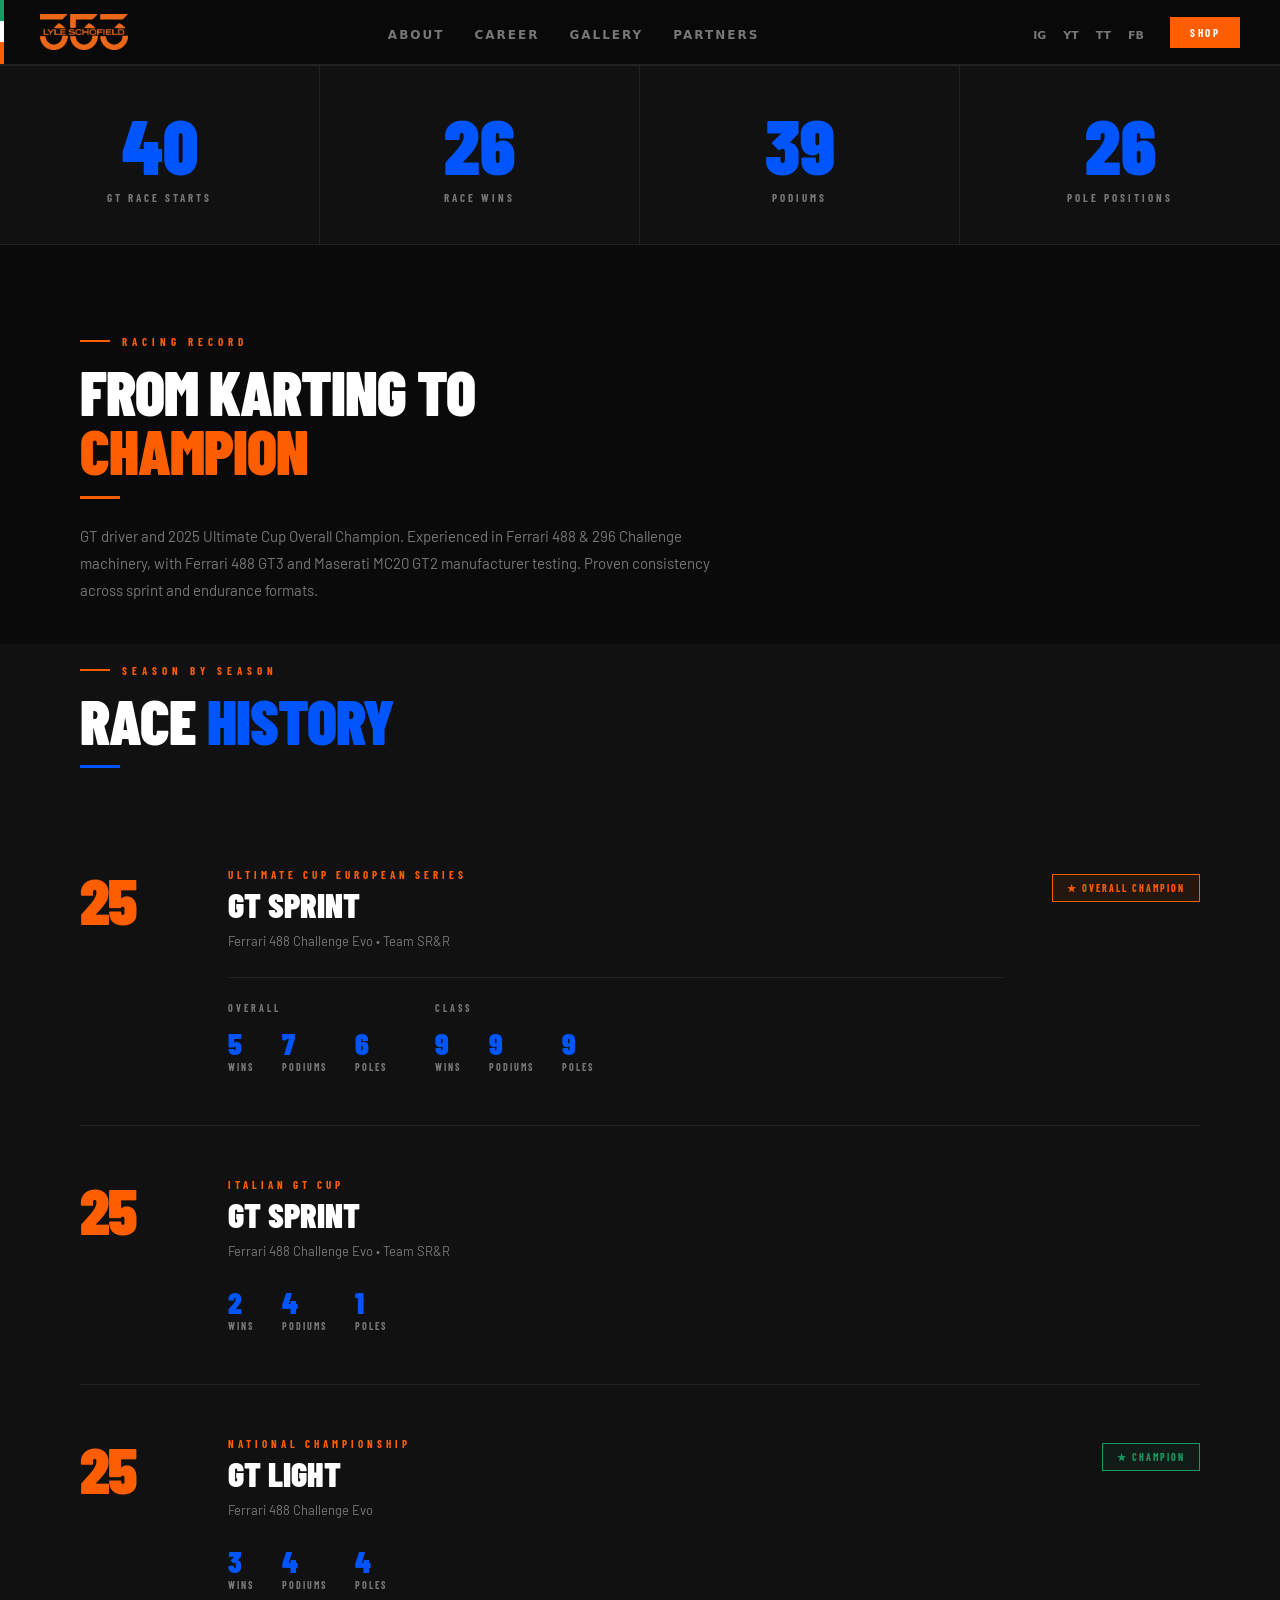
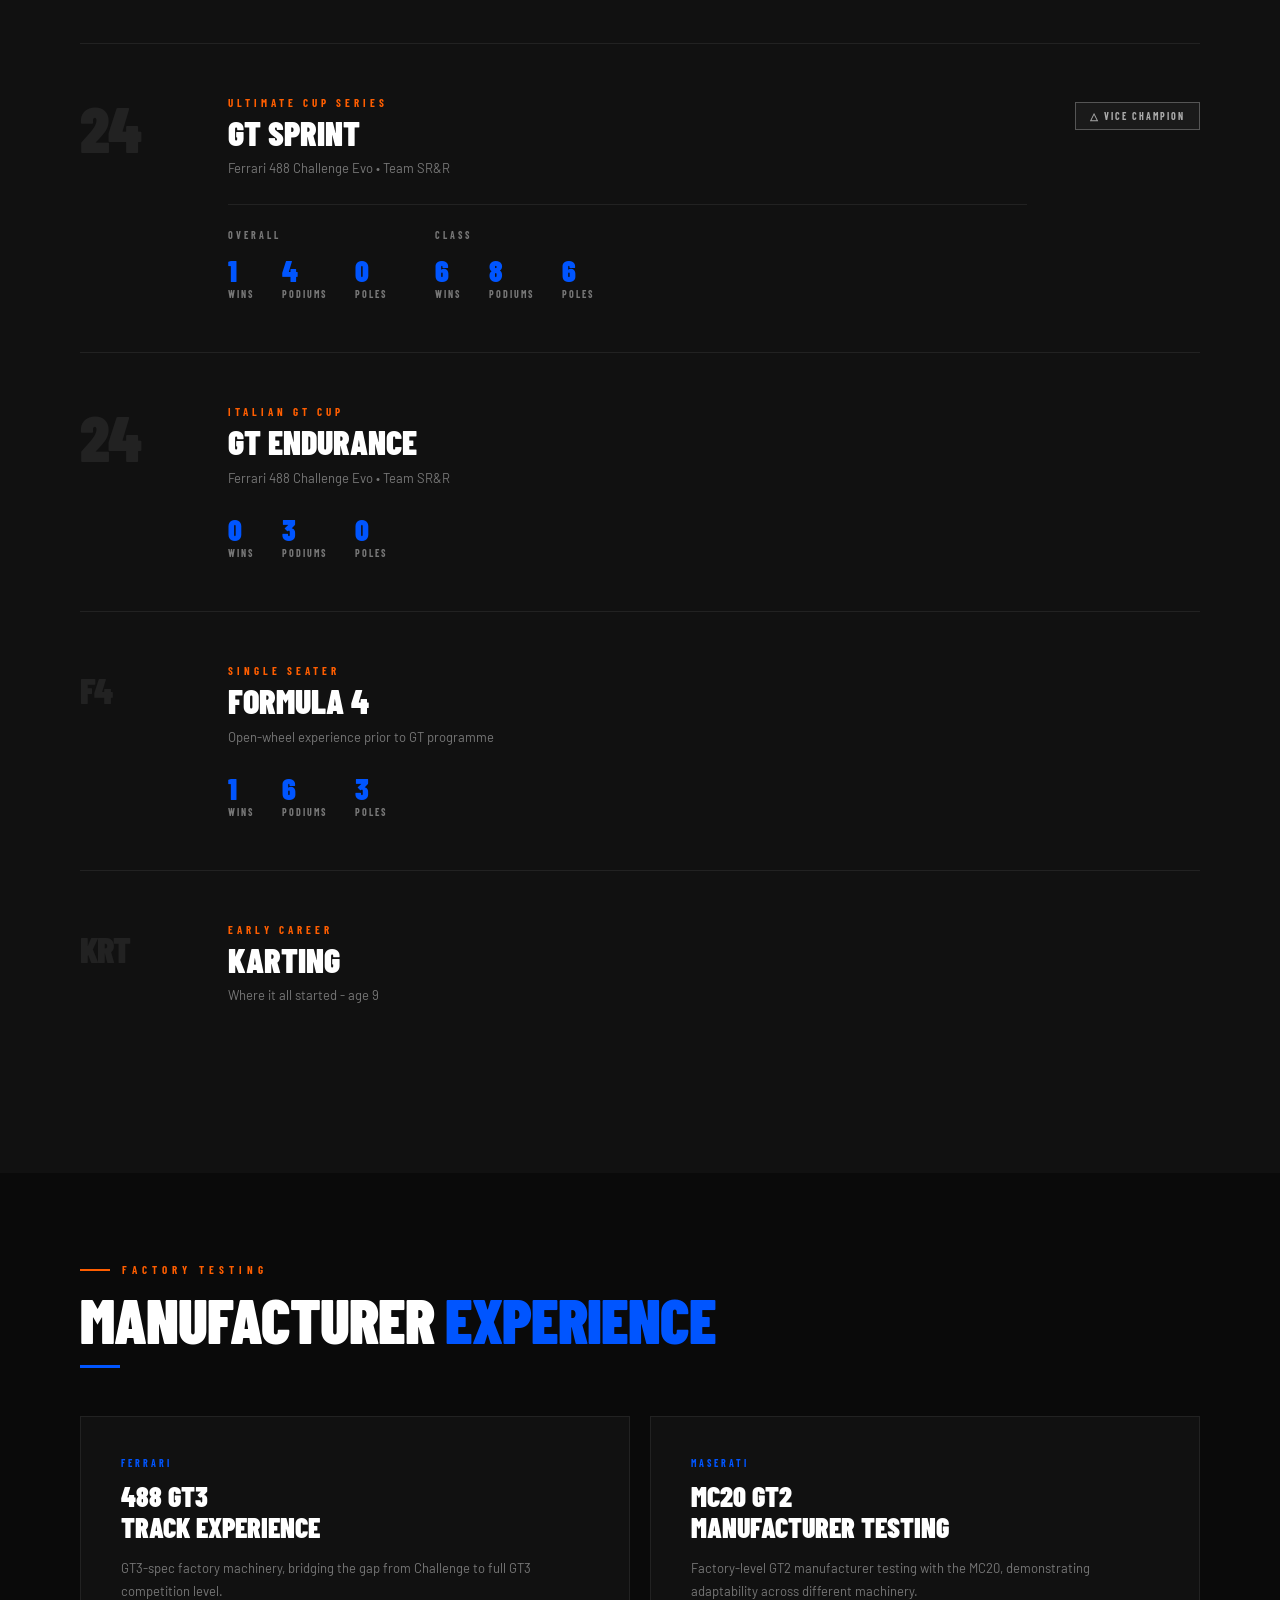
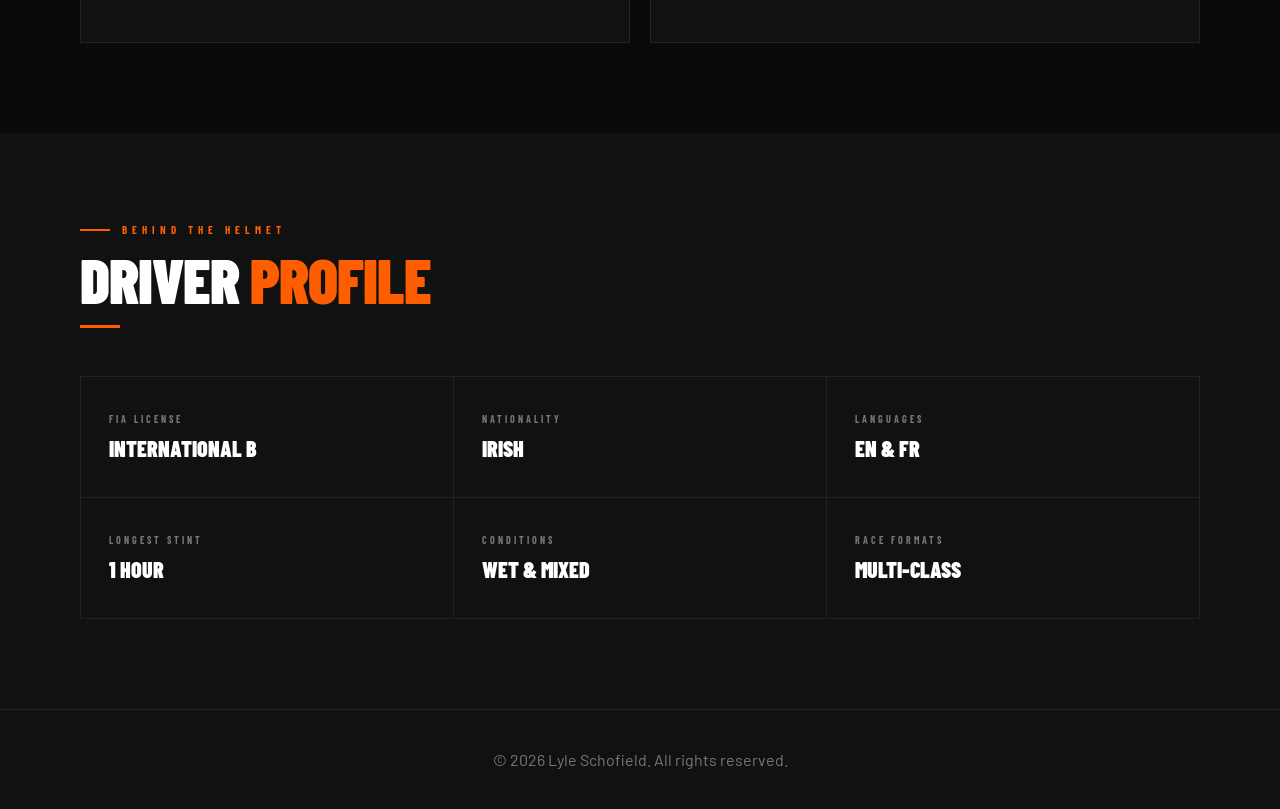
==== Career.html @ ff76d4e1 "Starting my website" ====
<!DOCTYPE html>
<html lang="en">
<head>
  <meta charset="UTF-8"/>
  <meta name="viewport" content="width=device-width, initial-scale=1.0"/>
  <title>Career | Lyle Schofield Racing Driver</title>
  <link href="https://fonts.googleapis.com/css2?family=Barlow+Condensed:wght@400;700;800;900&family=Barlow:wght@400;500&display=swap" rel="stylesheet"/>
  <link rel="stylesheet" href="main.css"/>
  <style>

    /* ---- TIMELINE ---- */
    .timeline { display: flex; flex-direction: column; }

    .season-row {
      display: grid;
      grid-template-columns: 100px 1fr auto;
      align-items: start;
      gap: 48px;
      padding: 52px 0;
      border-bottom: 1px solid var(--bdr);
    }
    .season-row:last-child { border-bottom: none; }

    .season-year {
      font-family: var(--fh);
      font-size: 64px;
      font-weight: 900;
      line-height: 1;
      color: var(--bdr);
      letter-spacing: -2px;
    }
    .season-year.cur { color: var(--orange); }

    .season-series {
      font-family: var(--fh);
      font-size: 11px;
      font-weight: 700;
      letter-spacing: 4px;
      text-transform: uppercase;
      color: var(--orange);
      margin-bottom: 6px;
    }

    .season-name {
      font-family: var(--fh);
      font-size: clamp(22px, 2.8vw, 34px);
      font-weight: 900;
      text-transform: uppercase;
      color: #fff;
      line-height: 1.05;
      margin-bottom: 10px;
    }

    .season-car {
      font-size: 13px;
      color: var(--grey);
      margin-bottom: 28px;
    }

    .sub-results {
      display: flex;
      gap: 48px;
      padding-top: 24px;
      border-top: 1px solid var(--bdr);
    }

    .sub-col > label {
      display: block;
      font-family: var(--fh);
      font-size: 10px;
      font-weight: 700;
      letter-spacing: 3px;
      text-transform: uppercase;
      color: var(--grey);
      margin-bottom: 14px;
    }

    .mini-stats { display: flex; gap: 28px; }

    .ms-num {
      font-family: var(--fh);
      font-size: 30px;
      font-weight: 900;
      color: var(--blue);
      line-height: 1;
    }
    .ms-lbl {
      font-family: var(--fh);
      font-size: 10px;
      font-weight: 700;
      letter-spacing: 2px;
      text-transform: uppercase;
      color: var(--grey);
      margin-top: 3px;
    }

    /* ---- BADGES ---- */
    .badge {
      display: inline-flex;
      align-items: center;
      gap: 7px;
      font-family: var(--fh);
      font-size: 10px;
      font-weight: 700;
      letter-spacing: 2px;
      text-transform: uppercase;
      padding: 7px 14px;
      border: 1px solid;
      white-space: nowrap;
      align-self: flex-start;
      margin-top: 6px;
    }
    .b-gold   { color: var(--orange); border-color: var(--orange); background: rgba(255,94,0,.08); }
    .b-silver { color: #aaa;          border-color: #555;          background: rgba(255,255,255,.04); }
    .b-green  { color: var(--green);  border-color: var(--green);  background: rgba(22,155,98,.08); }

    /* ---- MANUFACTURER CARDS ---- */
    .mfr-grid {
      display: grid;
      grid-template-columns: 1fr 1fr;
      gap: 20px;
      margin-top: 48px;
    }

    .mfr-card {
      background: var(--surf);
      border: 1px solid var(--bdr);
      padding: 40px;
      position: relative;
      overflow: hidden;
      transition: border-color .3s;
    }
    .mfr-card:hover { border-color: var(--blue); }
    .mfr-card::before {
      content: '';
      position: absolute;
      left: 0; top: 0; bottom: 0; width: 3px;
      background: var(--blue);
      transform: scaleY(0);
      transform-origin: bottom;
      transition: transform .4s ease;
    }
    .mfr-card:hover::before { transform: scaleY(1); }

    .mfr-tag {
      font-family: var(--fh);
      font-size: 10px;
      font-weight: 700;
      letter-spacing: 3px;
      text-transform: uppercase;
      color: var(--blue);
      margin-bottom: 12px;
    }

    .mfr-name {
      font-family: var(--fh);
      font-size: clamp(20px, 2.2vw, 28px);
      font-weight: 900;
      text-transform: uppercase;
      color: #fff;
      line-height: 1.1;
    }

    .mfr-desc {
      color: var(--grey);
      font-size: 13px;
      line-height: 1.75;
      margin-top: 14px;
    }

    /* ---- DRIVER PROFILE GRID ---- */
    .attr-grid {
      display: grid;
      grid-template-columns: repeat(3, 1fr);
      gap: 1px;
      background: var(--bdr);
      border: 1px solid var(--bdr);
      margin-top: 48px;
    }

    .attr-item {
      background: var(--surf);
      padding: 36px 28px;
      transition: background .3s;
    }
    .attr-item:hover { background: var(--surf2); }

    .attr-label {
      font-family: var(--fh);
      font-size: 10px;
      font-weight: 700;
      letter-spacing: 3px;
      text-transform: uppercase;
      color: var(--grey);
      margin-bottom: 10px;
    }

    .attr-val {
      font-family: var(--fh);
      font-size: 22px;
      font-weight: 900;
      text-transform: uppercase;
      color: #fff;
    }

  </style>
</head>
<body>

  <!-- Navigation -->
  <nav>
    <a href="HomePage.html" class="nav-logo">
      <img src="Assets/logo/353-sans-fond.png" alt="353" class="logo-default">
      <img src="Assets/logo/353-simple-sans-fond.png" alt="353" class="logo-hover">
    </a>
    <ul class="nav-links">
      <li><a href="HomePage.html#about">About</a></li>
      <li><a href="Career.html">Career</a></li>
      <li><a href="HomePage.html#gallery">Gallery</a></li>
      <li><a href="Partners.html">Partners</a></li>
    </ul>
    <div class="nav-r">
      <div class="soc">
        <a href="https://www.instagram.com/lyle.schofield/" target="_blank">IG</a>
        <a href="https://www.youtube.com/channel/UCOOhixOmg9xK0StpdplDpQQ" target="_blank">YT</a>
        <a href="https://www.tiktok.com/@lyle.schofield" target="_blank">TT</a>
        <a href="https://www.facebook.com/lyle.schofield.racing" target="_blank">FB</a>
      </div>
      <a href="shop.html" class="btn bo" style="padding:9px 20px;font-size:11px;margin-left:10px">Shop</a>
    </div>
  </nav>

  <!-- Stats Bar -->
  <section class="stats" style="margin-top: 65px;">
    <div class="si">
      <div class="st"><span class="sn">40</span><div class="sl">GT Race Starts</div></div>
      <div class="st"><span class="sn">26</span><div class="sl">Race Wins</div></div>
      <div class="st"><span class="sn">39</span><div class="sl">Podiums</div></div>
      <div class="st"><span class="sn">26</span><div class="sl">Pole Positions</div></div>
    </div>
  </section>

  <!-- Page Header -->
  <section class="sec" style="background: var(--black); padding-bottom: 40px;">
    <div class="w">
      <div class="ey">Racing Record</div>
      <h2>FROM KARTING TO<br><span class="or">CHAMPION</span></h2>
      <div class="rule" style="background: var(--orange);"></div>
      <p style="color: var(--grey); font-size: 15px; line-height: 1.8; max-width: 640px;">
        GT driver and 2025 Ultimate Cup Overall Champion. Experienced in Ferrari 488 &amp; 296 Challenge machinery, with Ferrari 488 GT3 and Maserati MC20 GT2 manufacturer testing. Proven consistency across sprint and endurance formats.
      </p>
    </div>
  </section>

  <!-- Season Timeline -->
  <section class="sec" style="background: var(--surf); padding-top: 20px;">
    <div class="w">
      <div class="ey">Season by Season</div>
      <h2>RACE <span class="bl">HISTORY</span></h2>
      <div class="rule"></div>

      <div class="timeline" style="margin-top: 48px;">

        <!-- 2025 Ultimate Cup - OVERALL CHAMPION -->
        <div class="season-row">
          <div class="season-year cur">25</div>
          <div class="season-body">
            <div class="season-series">Ultimate Cup European Series</div>
            <div class="season-name">GT Sprint</div>
            <div class="season-car">Ferrari 488 Challenge Evo &bull; Team SR&amp;R</div>
            <div class="sub-results">
              <div class="sub-col">
                <label>Overall</label>
                <div class="mini-stats">
                  <div class="ms-item"><div class="ms-num">5</div><div class="ms-lbl">Wins</div></div>
                  <div class="ms-item"><div class="ms-num">7</div><div class="ms-lbl">Podiums</div></div>
                  <div class="ms-item"><div class="ms-num">6</div><div class="ms-lbl">Poles</div></div>
                </div>
              </div>
              <div class="sub-col">
                <label>Class</label>
                <div class="mini-stats">
                  <div class="ms-item"><div class="ms-num">9</div><div class="ms-lbl">Wins</div></div>
                  <div class="ms-item"><div class="ms-num">9</div><div class="ms-lbl">Podiums</div></div>
                  <div class="ms-item"><div class="ms-num">9</div><div class="ms-lbl">Poles</div></div>
                </div>
              </div>
            </div>
          </div>
          <div class="badge b-gold">&#9733; Overall Champion</div>
        </div>

        <!-- 2025 Italian GT Cup Sprint -->
        <div class="season-row">
          <div class="season-year cur">25</div>
          <div class="season-body">
            <div class="season-series">Italian GT Cup</div>
            <div class="season-name">GT Sprint</div>
            <div class="season-car">Ferrari 488 Challenge Evo &bull; Team SR&amp;R</div>
            <div class="mini-stats" style="margin-top: 24px;">
              <div class="ms-item"><div class="ms-num">2</div><div class="ms-lbl">Wins</div></div>
              <div class="ms-item"><div class="ms-num">4</div><div class="ms-lbl">Podiums</div></div>
              <div class="ms-item"><div class="ms-num">1</div><div class="ms-lbl">Poles</div></div>
            </div>
          </div>
        </div>

        <!-- 2025 National GT Light - CHAMPION -->
        <div class="season-row">
          <div class="season-year cur">25</div>
          <div class="season-body">
            <div class="season-series">National Championship</div>
            <div class="season-name">GT Light</div>
            <div class="season-car">Ferrari 488 Challenge Evo</div>
            <div class="mini-stats" style="margin-top: 24px;">
              <div class="ms-item"><div class="ms-num">3</div><div class="ms-lbl">Wins</div></div>
              <div class="ms-item"><div class="ms-num">4</div><div class="ms-lbl">Podiums</div></div>
              <div class="ms-item"><div class="ms-num">4</div><div class="ms-lbl">Poles</div></div>
            </div>
          </div>
          <div class="badge b-green">&#9733; Champion</div>
        </div>

        <!-- 2024 Ultimate Cup - VICE CHAMPION -->
        <div class="season-row">
          <div class="season-year">24</div>
          <div class="season-body">
            <div class="season-series">Ultimate Cup Series</div>
            <div class="season-name">GT Sprint</div>
            <div class="season-car">Ferrari 488 Challenge Evo &bull; Team SR&amp;R</div>
            <div class="sub-results">
              <div class="sub-col">
                <label>Overall</label>
                <div class="mini-stats">
                  <div class="ms-item"><div class="ms-num">1</div><div class="ms-lbl">Wins</div></div>
                  <div class="ms-item"><div class="ms-num">4</div><div class="ms-lbl">Podiums</div></div>
                  <div class="ms-item"><div class="ms-num">0</div><div class="ms-lbl">Poles</div></div>
                </div>
              </div>
              <div class="sub-col">
                <label>Class</label>
                <div class="mini-stats">
                  <div class="ms-item"><div class="ms-num">6</div><div class="ms-lbl">Wins</div></div>
                  <div class="ms-item"><div class="ms-num">8</div><div class="ms-lbl">Podiums</div></div>
                  <div class="ms-item"><div class="ms-num">6</div><div class="ms-lbl">Poles</div></div>
                </div>
              </div>
            </div>
          </div>
          <div class="badge b-silver">&#9651; Vice Champion</div>
        </div>

        <!-- 2024 Italian GT Cup Endurance -->
        <div class="season-row">
          <div class="season-year">24</div>
          <div class="season-body">
            <div class="season-series">Italian GT Cup</div>
            <div class="season-name">GT Endurance</div>
            <div class="season-car">Ferrari 488 Challenge Evo &bull; Team SR&amp;R</div>
            <div class="mini-stats" style="margin-top: 24px;">
              <div class="ms-item"><div class="ms-num">0</div><div class="ms-lbl">Wins</div></div>
              <div class="ms-item"><div class="ms-num">3</div><div class="ms-lbl">Podiums</div></div>
              <div class="ms-item"><div class="ms-num">0</div><div class="ms-lbl">Poles</div></div>
            </div>
          </div>
        </div>

        <!-- Formula 4 -->
        <div class="season-row">
          <div class="season-year" style="font-size:36px; padding-top: 8px;">F4</div>
          <div class="season-body">
            <div class="season-series">Single Seater</div>
            <div class="season-name">Formula 4</div>
            <div class="season-car">Open-wheel experience prior to GT programme</div>
            <div class="mini-stats" style="margin-top: 24px;">
              <div class="ms-item"><div class="ms-num">1</div><div class="ms-lbl">Wins</div></div>
              <div class="ms-item"><div class="ms-num">6</div><div class="ms-lbl">Podiums</div></div>
              <div class="ms-item"><div class="ms-num">3</div><div class="ms-lbl">Poles</div></div>
            </div>
          </div>
        </div>

        <!-- Karting -->
        <div class="season-row">
          <div class="season-year" style="font-size:36px; padding-top: 8px;">KRT</div>
          <div class="season-body">
            <div class="season-series">Early Career</div>
            <div class="season-name">Karting</div>
            <div class="season-car">Where it all started - age 9</div>
          </div>
        </div>

      </div>
    </div>
  </section>

  <!-- Manufacturer Experience -->
  <section class="sec" style="background: var(--black);">
    <div class="w">
      <div class="ey">Factory Testing</div>
      <h2>MANUFACTURER <span class="bl">EXPERIENCE</span></h2>
      <div class="rule"></div>
      <div class="mfr-grid">
        <div class="mfr-card">
          <div class="mfr-tag">Ferrari</div>
          <div class="mfr-name">488 GT3<br>Track Experience</div>
          <p class="mfr-desc">GT3-spec factory machinery, bridging the gap from Challenge to full GT3 competition level.</p>
        </div>
        <div class="mfr-card">
          <div class="mfr-tag">Maserati</div>
          <div class="mfr-name">MC20 GT2<br>Manufacturer Testing</div>
          <p class="mfr-desc">Factory-level GT2 manufacturer testing with the MC20, demonstrating adaptability across different machinery.</p>
        </div>
      </div>
    </div>
  </section>

  <!-- Driver Profile -->
  <section class="sec" style="background: var(--surf);">
    <div class="w">
      <div class="ey">Behind the Helmet</div>
      <h2>DRIVER <span class="or">PROFILE</span></h2>
      <div class="rule" style="background: var(--orange);"></div>
      <div class="attr-grid">
        <div class="attr-item">
          <div class="attr-label">FIA License</div>
          <div class="attr-val">International B</div>
        </div>
        <div class="attr-item">
          <div class="attr-label">Nationality</div>
          <div class="attr-val">Irish</div>
        </div>
        <div class="attr-item">
          <div class="attr-label">Languages</div>
          <div class="attr-val">EN &amp; FR</div>
        </div>
        <div class="attr-item">
          <div class="attr-label">Longest Stint</div>
          <div class="attr-val">1 Hour</div>
        </div>
        <div class="attr-item">
          <div class="attr-label">Conditions</div>
          <div class="attr-val">Wet &amp; Mixed</div>
        </div>
        <div class="attr-item">
          <div class="attr-label">Race Formats</div>
          <div class="attr-val">Multi-Class</div>
        </div>
      </div>
    </div>
  </section>

  <!-- Footer -->
  <footer style="background: var(--surf); border-top: 1px solid var(--bdr); padding: 40px; text-align: center; color: var(--grey);">
    <p>&copy; 2026 Lyle Schofield. All rights reserved.</p>
  </footer>

</body>
</html>
---- main.css ----
/* ============================================================
   Lyle Schofield | Racing Driver | #353
   styles.css
   ============================================================ */

/* ---- CUSTOM PROPERTIES ---- */
:root {
  --blue:   #0055FF;
  --orange: #FF5E00;
  --green:  #169B62;
  --black:  #0A0A0A;
  --surf:   #111;
  --surf2:  #1C1C1C;
  --grey:   #777;
  --bdr:    #222;
  --fh: 'Barlow Condensed', sans-serif;
  --fb: 'Barlow', sans-serif;
}

/* ---- RESET ---- */
*, *::before, *::after {
  box-sizing: border-box;
  margin: 0;
  padding: 0;
}

html { scroll-behavior: smooth; }

body {
  background: var(--black);
  color: #fff;
  font-family: var(--fb);
  overflow-x: hidden;
}

a   { color: inherit; text-decoration: none; }
img { display: block; max-width: 100%; }

/* ---- LAYOUT UTILITIES ---- */
.w {
  max-width: 1200px;
  margin: 0 auto;
  padding: 0 40px;
}

.sec { padding: 90px 0; }

/* ---- EYEBROW LABEL ---- */
.ey {
  font-family: var(--fh);
  font-size: 11px;
  font-weight: 700;
  letter-spacing: 5px;
  text-transform: uppercase;
  color: var(--orange);
  display: flex;
  align-items: center;
  gap: 12px;
  margin-bottom: 14px;
}
.ey::before {
  content: '';
  display: block;
  width: 30px;
  height: 2px;
  background: var(--orange);
}

/* ---- HEADINGS ---- */
h2 {
  font-family: var(--fh);
  font-size: clamp(36px, 5vw, 62px);
  font-weight: 900;
  text-transform: uppercase;
  line-height: .95;
  letter-spacing: -1px;
}

/* ---- COLOR HELPERS ---- */
.bl { color: var(--blue); }
.or { color: var(--orange); }
.gr { color: var(--green); }

/* ---- RULE ---- */
.rule {
  width: 40px;
  height: 3px;
  background: var(--blue);
  margin: 16px 0 24px;
}

/* ---- BUTTONS ---- */
.btn {
  display: inline-flex;
  align-items: center;
  gap: 9px;
  font-family: var(--fh);
  font-size: 12px;
  font-weight: 700;
  letter-spacing: 2.5px;
  text-transform: uppercase;
  padding: 13px 28px;
  border: none;
  cursor: pointer;
  transition: all .3s;
}

/* Blue */
.bb { background: var(--blue); color: #fff; }
.bb:hover {
  background: #003fcc;
  transform: translateY(-2px);
  box-shadow: 0 8px 28px rgba(0, 85, 255, .3);
}

/* Orange */
.bo { background: var(--orange); color: #fff; }
.bo:hover {
  background: #cc4b00;
  transform: translateY(-2px);
  box-shadow: 0 8px 28px rgba(255, 94, 0, .3);
}

/* Ghost */
.bg {
  background: transparent;
  color: #fff;
  border: 1px solid var(--bdr);
}
.bg:hover {
  border-color: var(--blue);
  color: var(--blue);
}

/* Arrow icon inside btn */
.arr {
  width: 14px;
  height: 14px;
  stroke: currentColor;
  fill: none;
  stroke-width: 2.5;
  transition: transform .3s;
}
.btn:hover .arr { transform: translateX(4px); }


/* ============================================================
   NAV
   ============================================================ */
nav {
  position: fixed;
  top: 0;
  left: 0;
  right: 0;
  z-index: 999;
  height: 65px;
  display: flex;
  align-items: center;
  justify-content: space-between;
  padding: 0 40px;
  background: rgba(10, 10, 10, .94);
  backdrop-filter: blur(14px);
  border-bottom: 1px solid var(--bdr);
}

/* ============================================================
   353 logo
   ============================================================ */
.nav-logo {
  position: relative;
  display: inline-flex;
  align-items: center;
  cursor: pointer;
}

.nav-logo img {
  height: 36px;
  width: auto;
  transition: opacity .3s;
}

.logo-default {
  opacity: 1;
}

.logo-hover {
  opacity: 0;
  position: absolute;
  left: 0;
}

.nav-logo:hover .logo-default {
  opacity: 0;
}

.nav-logo:hover .logo-hover {
  opacity: 1;
}

/* Irish tricolor left strip */
nav::before {
  content: '';
  position: absolute;
  left: 0;
  top: 0;
  bottom: 0;
  width: 4px;
  background: linear-gradient(to bottom, var(--green) 33%, #fff 33% 66%, var(--orange) 66%);
}

.nav-logo img { height: 36px; width: auto; }

.nav-links {
  list-style: none;
  display: flex;
  gap: 30px;
}

.nav-links a {
  font-family: system-ui, -apple-system, sans-serif;   /* system font */
  font-size: 12px;
  font-weight: 700;
  letter-spacing: 2px;
  text-transform: uppercase;
  color: var(--grey);
  transition: color .2s;
  position: relative;
}

.nav-links a::after {
  content: '';
  position: absolute;
  bottom: -4px;
  left: 0;
  width: 0;
  height: 2px;
  background: var(--orange);
  transition: width .3s;
}
.nav-links a:hover            { color: #fff; }
.nav-links a:hover::after     { width: 100%; }

.nav-r {
  display: flex;
  align-items: center;
  gap: 16px;
}

.soc a {
  font-family: system-ui, -apple-system, sans-serif;   /* system font */
  font-size: 11px;
  font-weight: 700;
  color: var(--grey);
  margin-left: 14px;
  transition: color .2s;
}



/* ============================================================
   HERO
   ============================================================ */
.hero {
  min-height: 100vh;
  position: relative;
  display: flex;
  align-items: flex-end;
  overflow: hidden;
}

/* Gradient overlays */
.hero-bg {
  position: absolute;
  inset: 0;
  background:
    linear-gradient(100deg, rgba(10,10,10,.97) 0%, rgba(0,85,255,.07) 55%, rgba(10,10,10,.4) 100%),
    linear-gradient(to top, rgba(10,10,10,.95) 0%, transparent 50%);
  z-index: 1;
}

/* Background photo */
.hero-img {
  position: absolute;
  inset: 0;
  object-fit: cover;
  width: 100%;
  height: 100%;
  z-index: 0;
}

/* Blue speed stripes */
.s1 {
  position: absolute;
  top: 0;
  bottom: 0;
  right: 22%;
  width: 4px;
  background: var(--blue);
  transform: skewX(-9deg);
  opacity: .65;
  z-index: 2;
}
.s2 {
  position: absolute;
  top: 0;
  bottom: 0;
  right: 23%;
  width: 2px;
  background: var(--blue);
  transform: skewX(-9deg);
  opacity: .2;
  z-index: 2;
}
.ire {
  position: absolute;
  bottom: 0;
  left: 0;
  right: 0;
  height: 5px;
  display: flex;
  z-index: 3;
}

/* ============================================================
   STATS BAR
   ============================================================ */
.stats {
  background: var(--surf);
  border-top: 1px solid var(--bdr);
  border-bottom: 1px solid var(--bdr);
}

.si {
  display: grid;
  grid-template-columns: repeat(4, 1fr);
}

.st {
  padding: 40px 20px;
  text-align: center;
  border-right: 1px solid var(--bdr);
  position: relative;
  overflow: hidden;
  transition: background .3s;
}
.st:last-child       { border-right: none; }
.st:hover            { background: var(--surf2); }
.st::after           { content: ''; position: absolute; bottom: 0; left: 0; width: 0; height: 3px; background: var(--orange); transition: width .4s; }
.st:hover::after     { width: 100%; }

/* Stat number */
.sn {
  font-family: var(--fh);
  font-size: clamp(46px, 6vw, 78px);
  font-weight: 900;
  line-height: 1;
  color: var(--blue);
}

/* Stat label */
.sl {
  font-family: var(--fh);
  font-size: 11px;
  font-weight: 700;
  letter-spacing: 3px;
  text-transform: uppercase;
  color: var(--grey);
  margin-top: 8px;
}

/* Sponsors Section */
.sponsors-section {
    padding: 80px 40px;
    text-align: center;
    background: linear-gradient(135deg, #0a0a0a, #1a1a1a);
}

.sponsors-section h1 {
    font-size: 3.5rem;
    margin-bottom: 10px;
    color: #fff;
}

.section-subtitle {
    font-size: 1.2rem;
    color: #999;
    margin-bottom: 60px;
}

.sponsors-grid {
    display: grid;
    grid-template-columns: repeat(auto-fit, minmax(300px, 1fr));
    gap: 40px;
    max-width: 1200px;
    margin: 0 auto;
}

.sponsor-card {
    background: rgba(255, 255, 255, 0.05);
    border: 1px solid rgba(255, 255, 255, 0.1);
    padding: 40px;
    border-radius: 12px;
    transition: all 0.3s ease;
}

.sponsor-card:hover {
    background: rgba(255, 255, 255, 0.08);
    border-color: rgba(255, 255, 255, 0.2);
    transform: translateY(-5px);
}

.sponsor-logo {
    height: 150px;
    margin-bottom: 20px;
    display: flex;
    align-items: center;
    justify-content: center;
}

.sponsor-logo img {
    max-width: 100%;
    max-height: 100%;
    object-fit: contain;
}

.sponsor-card h3 {
    font-size: 1.5rem;
    color: #fff;
    margin-bottom: 10px;
}

.sponsor-card p {
    color: #999;
    margin-bottom: 20px;
    line-height: 1.6;
}

.sponsor-link {
    display: inline-block;
    color: #ffd700;
    text-decoration: none;
    font-weight: 600;
    padding: 8px 16px;
    border: 1px solid #ffd700;
    border-radius: 6px;
    transition: all 0.3s ease;
}

.sponsor-link:hover {
    background: #ffd700;
    color: #000;
}

/* Contact Section */
.contact-section {
    padding: 80px 40px;
    background: #0a0a0a;
}

.contact-container {
    max-width: 600px;
    margin: 0 auto;
}

.contact-section h2 {
    font-size: 2.5rem;
    color: #fff;
    margin-bottom: 10px;
    text-align: center;
}

.contact-section > p {
    text-align: center;
    color: #999;
    margin-bottom: 40px;
}

.contact-form {
    display: flex;
    flex-direction: column;
    gap: 20px;
}

.form-group {
    display: flex;
    flex-direction: column;
}

.form-group label {
    color: #fff;
    margin-bottom: 8px;
    font-weight: 500;
    font-size: 0.95rem;
}

.form-group input,
.form-group textarea {
    padding: 12px 16px;
    background: rgba(255, 255, 255, 0.05);
    border: 1px solid rgba(255, 255, 255, 0.1);
    color: #fff;
    border-radius: 8px;
    font-family: inherit;
    font-size: 1rem;
    transition: all 0.3s ease;
}

.form-group input:focus,
.form-group textarea:focus {
    outline: none;
    background: rgba(255, 255, 255, 0.08);
    border-color: #ffd700;
    box-shadow: 0 0 10px rgba(255, 215, 0, 0.2);
}

.submit-btn {
    padding: 14px 32px;
    background: #ffd700;
    color: #000;
    border: none;
    border-radius: 8px;
    font-weight: 700;
    font-size: 1rem;
    cursor: pointer;
    transition: all 0.3s ease;
    margin-top: 10px;
}

.submit-btn:hover {
    background: #ffed4e;
    transform: scale(1.05);
}

.submit-btn:active {
    transform: scale(0.98);
}

/* Ireland Outline Background */
.ireland-outline {
  position: absolute;
  bottom: -100px;
  left: 50%;
  transform: translateX(-50%);
  width: 900px;
  height: 900px;
  opacity: .08;
  z-index: 1;
  pointer-events: none;
}

.ireland-outline img {
  width: 100%;
  height: 100%;
  object-fit: contain;
}

/* Hero Photo */
.hero-photo {
  position: absolute;
  bottom: 0;
  left: 50%;
  transform: translateX(-50%);
  width: 1200px;
  height: 100vh;
  z-index: 5;
  pointer-events: none;
}

.hero-photo img {
  width: 100%;
  height: 100%;
  max-width: none;
  object-fit: cover;
  object-position: top;
}

.hero-cnt {
  position: relative;
  z-index: 10;
  display: flex;
  flex-direction: column;
  justify-content: center;
  height: 100vh;
  width: 35%;
  margin-left: -150px;
}

.hero-cnt h1 {
  font-size: 100px;
  line-height: 0.9;
  margin-left: -100px;
}

.hero-eye {
  margin-left: -100px;
  font-size: 40px;
}

.ctas {  
    position: absolute;  
    bottom: 80px;  
    right: 50px;  
    z-index: 10;
}

/* ============================================================
   SLIDESHOW
   ============================================================ */
.slideshow-sec {
  background: var(--black);
  padding: 60px 0;
}

.slideshow-container {
  position: relative;
  max-width: 1200px;
  margin: 0 auto;
  overflow: hidden;
  border-radius: 8px;
}

.slides-wrapper {
  display: flex;
  transition: transform 0.5s ease;
  cursor: grab;
}

.slides-wrapper.grabbing {
  cursor: grabbing;
}

.slide {
  min-width: 100%;
  height: 500px;
  display: flex;
  align-items: center;
  justify-content: center;
  overflow: hidden;
}

.slide img {
  width: 100%;
  height: 100%;
  object-fit: cover;
}

/* Navigation Dots */
.slideshow-dots {
  display: flex;
  justify-content: center;
  gap: 10px;
  padding: 20px 0 0;
}

.dot {
  width: 10px;
  height: 10px;
  border-radius: 50%;
  background: var(--bdr);
  cursor: pointer;
  transition: all 0.3s;
}

.dot.active {
  background: var(--blue);
  width: 30px;
  border-radius: 5px;
}

.dot:hover {
  background: var(--grey);
}

.iw {
  display: flex;
  align-items: center;
  justify-content: center;
}

.iw img {
  height: 600px;
  width: auto;
  object-fit: cover;
  aspect-ratio: 9 / 16;
}

.ag {
  display: flex;
  align-items: center;
  gap: 60px;
  flex-wrap: wrap;
}

.ag > div:last-child {
  flex: 1;
  min-width: 300px;
}

.about-content {
  display: flex;
  gap: 3rem;
  align-items: flex-start;
}

.about-text {
  flex: 1;
}

.about-heading {
  font-size: 1.5rem;
  font-weight: 700;
  margin-top: 1.5rem;
  margin-bottom: 1rem;
  color: #fff;
}

.about-paragraph {
  color: rgba(255, 255, 255, 0.62);
  font-size: 15px;
  line-height: 1.8;
  margin-bottom: 1rem;
}

.about-tagline {
  color: #fff;
  font-weight: 600;
  font-size: 1.1rem;
  margin-top: 1.5rem;
  margin-bottom: 1rem;
}

.about-cta {
  color: #fff;
  font-size: 15px;
  line-height: 1.8;
  margin-bottom: 1.5rem;
}

.flag-container {
  margin-top: 1rem;
}

.flag-item {
  display: flex;
  gap: 0;
}

.flag-stripe {
  flex: 1;
  height: 10px;
  display: block;
}

.about-image-wrapper {
  flex: 1;
  position: relative;
}

.about-image-wrapper img {
  width: 100%;
  border-radius: 8px;
}

.irish-badge {
  display: flex;
  align-items: center;
  gap: 0.75rem;
  margin-top: 2rem;
  padding: 1rem 1.25rem;
  background: rgba(255, 255, 255, 0.05);
  border: 1px solid rgba(255, 255, 255, 0.1);
  border-radius: 6px;
  width: fit-content;
  backdrop-filter: blur(10px);
  transition: all 0.3s ease;
}

.irish-badge:hover {
  background: rgba(255, 255, 255, 0.08);
  border-color: rgba(255, 255, 255, 0.2);
  transform: translateX(4px);
}

.irish-flag {
  display: flex;
  gap: 2px;
  height: 24px;
  border-radius: 3px;
  overflow: hidden;
}

.irish-flag span {
  flex: 1;
  width: 32px;
  height: 100%;
  display: block;
}

.irish-text {
  color: rgba(255, 255, 255, 0.9);
  font-size: 13px;
  font-weight: 500;
  letter-spacing: 0.5px;
  text-transform: uppercase;
}

.about-image-wrapper {
  flex: 0 0 auto;
  display: flex;
  flex-direction: column;
  align-items: center;
  margin-top: -100px;
  margin-left: auto;
  padding-right: 0;
  transform: translateX(40px);
}

.about-image-wrapper img {
  height: 700px;
  width: auto;
  object-fit: cover;
  aspect-ratio: 3 / 4;
}

/* PARTNERS (landing page preview) */
.ptnr-grid{display:grid;grid-template-columns:1fr 1fr;gap:20px}
.ptnr-card{background:var(--black);border:1px solid var(--bdr);padding:10px 36px;position:relative;overflow:hidden;transition:border-color .3s}
.ptnr-card:hover{border-color:var(--orange)}
.ptnr-accent{position:absolute;left:0;top:0;bottom:0;width:3px;background:var(--orange);transform:scaleY(0);transform-origin:bottom;transition:transform .4s ease}
.ptnr-card:hover .ptnr-accent{transform:scaleY(1)}
.ptnr-name{font-family:var(--fh);font-size:clamp(28px,3vw,40px);font-weight:900;letter-spacing:4px;text-transform:uppercase;color:#fff;margin-bottom:14px}
.ptnr-desc{color:var(--grey);font-size:14px;line-height:1.75;margin-bottom:28px}
.ptnr-cta{display:flex;gap:16px;margin-top:48px}
.ptnr-intro{color:#fff !important;font-size:15px;line-height:1.75;max-width:520px;margin-bottom:64px}

/* signature video */
.ptnr-header{position:relative}
.sig-vid{position:absolute;top:10%;left:50%;transform:translate(-50%,-50%);width:1000px;opacity:0.35;pointer-events:none;z-index:0}
.ptnr-header .ey,
.ptnr-header h2,
.ptnr-header .rule,
.ptnr-header .ptnr-intro{position:relative;z-index:1}
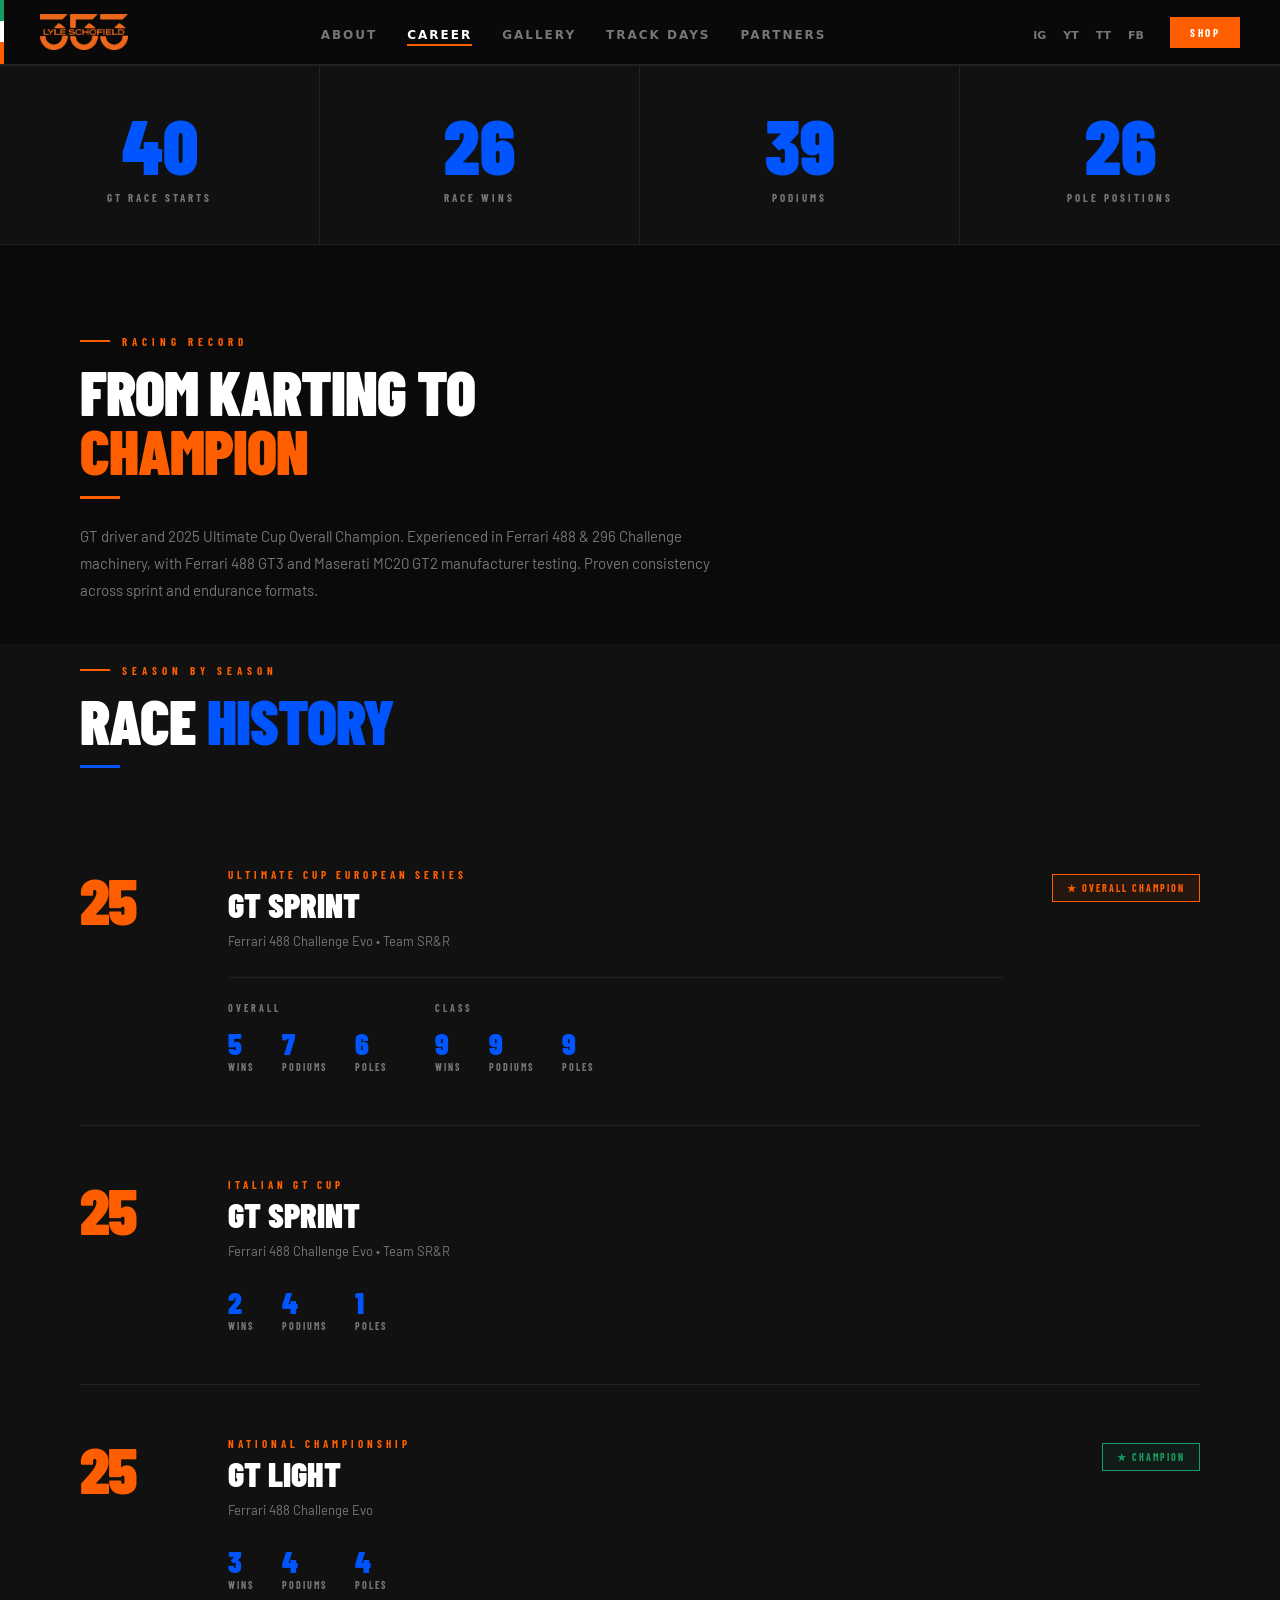
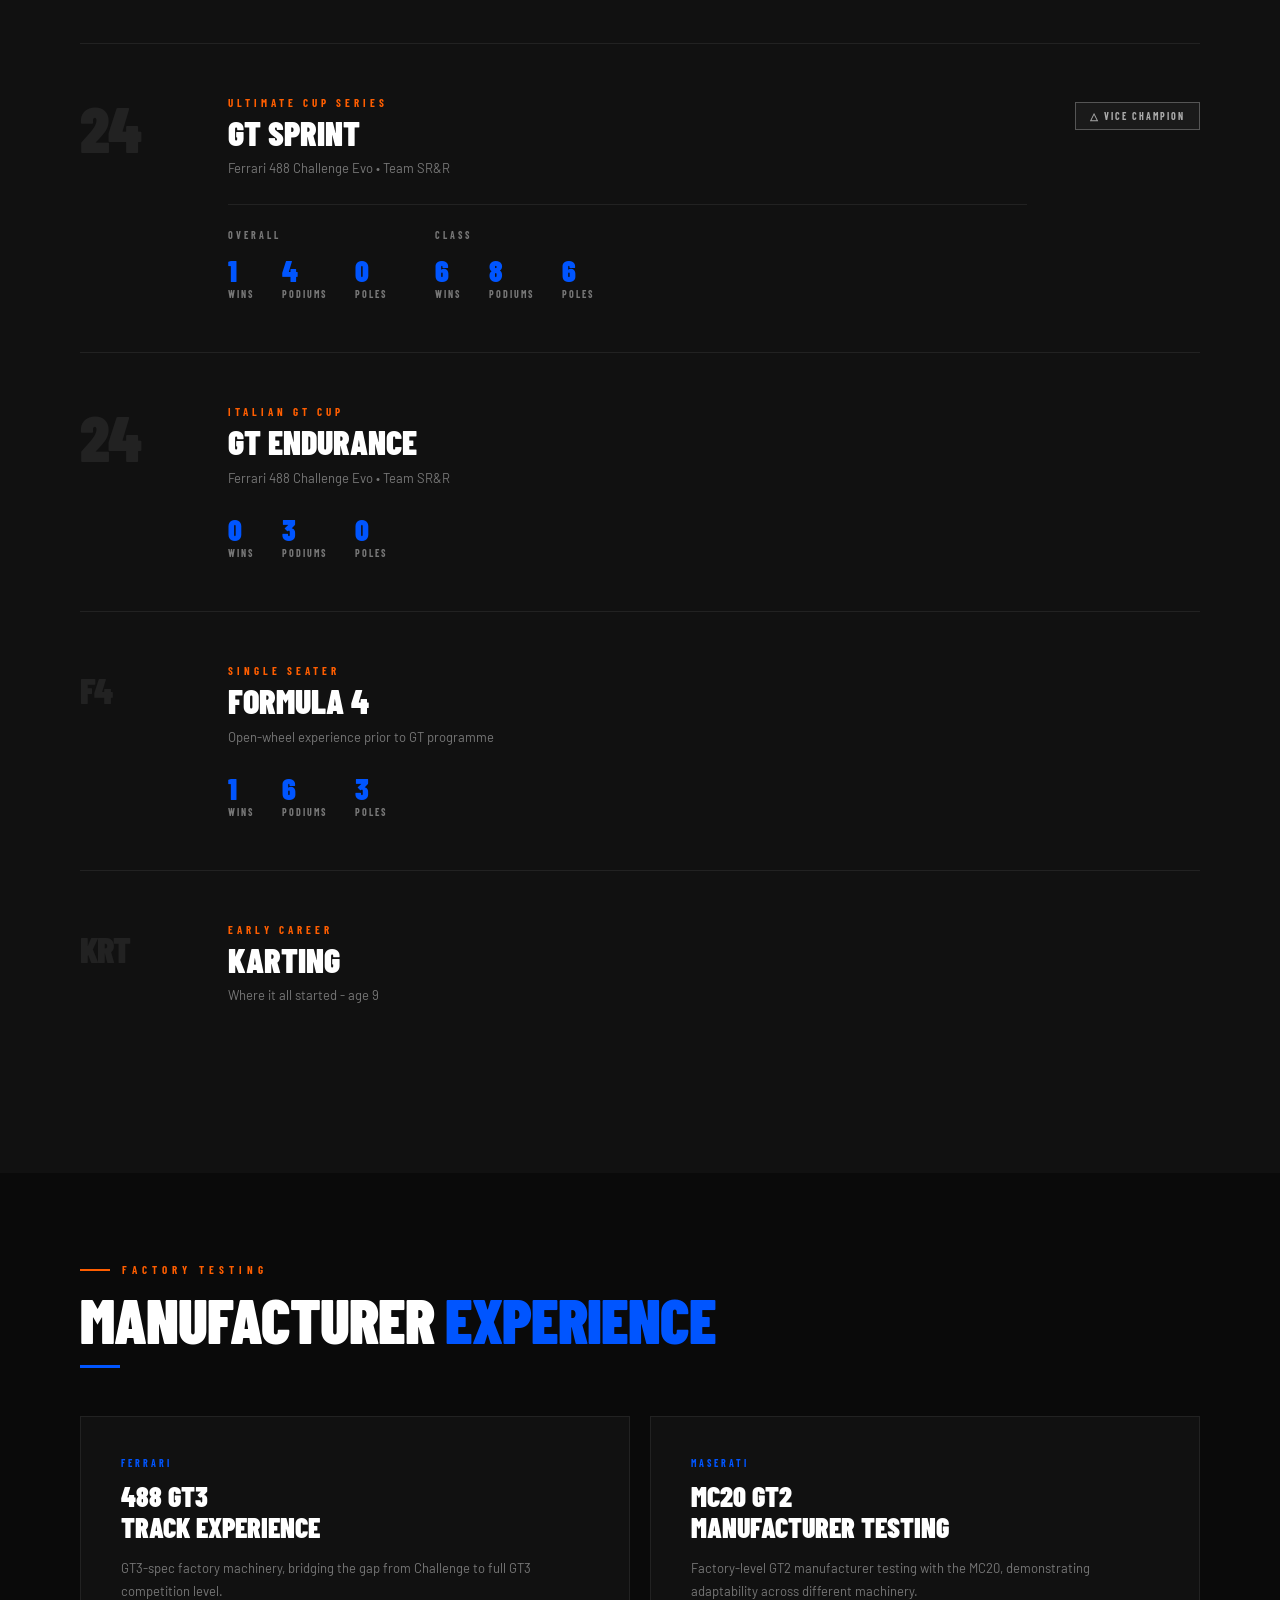
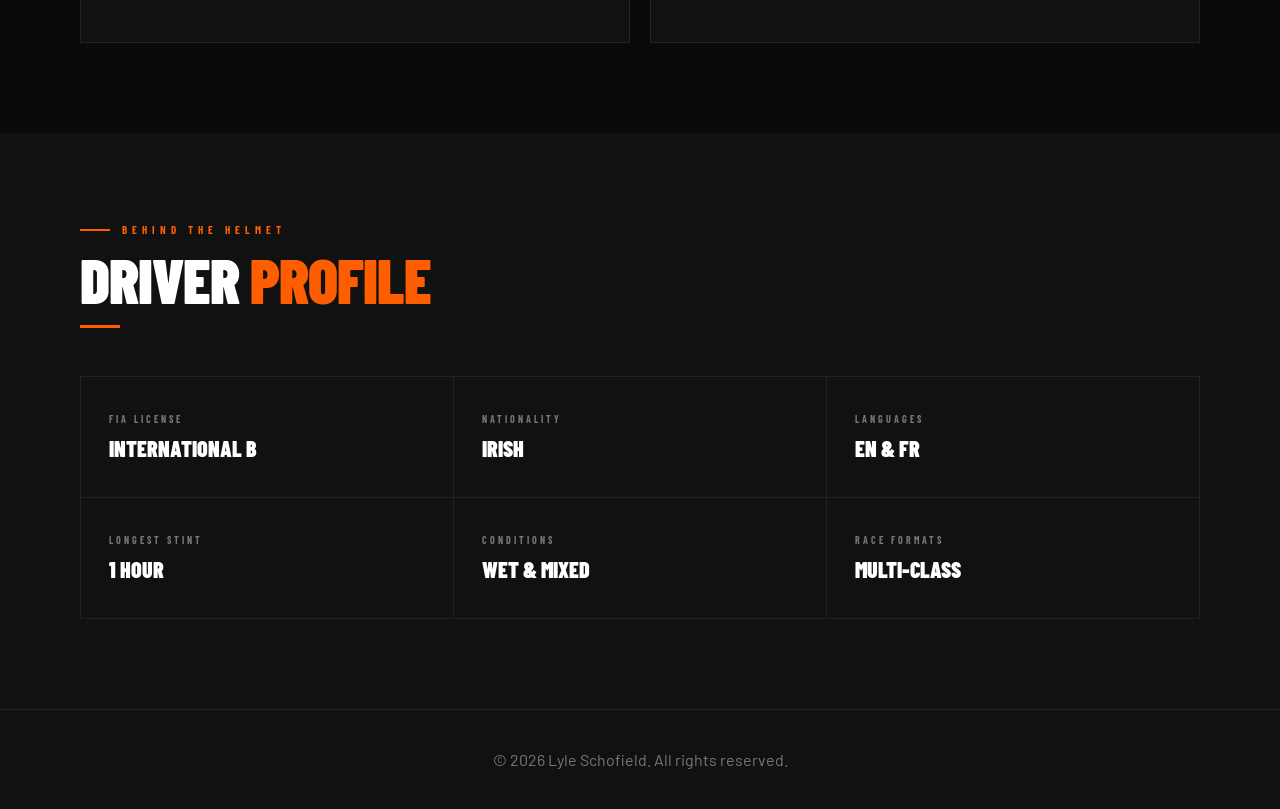
==== commit 147cb344: "Serve pages from repo root so the site lives at / HTML lived in HTML/ while CSS/ and Assets/ were si" ====
--- a/Career.html
+++ b/Career.html
@@ -5,233 +5,16 @@
   <meta name="viewport" content="width=device-width, initial-scale=1.0"/>
   <title>Career | Lyle Schofield Racing Driver</title>
   <link href="https://fonts.googleapis.com/css2?family=Barlow+Condensed:wght@400;700;800;900&family=Barlow:wght@400;500&display=swap" rel="stylesheet"/>
-  <link rel="stylesheet" href="main.css"/>
-  <style>
-
-    /* ---- TIMELINE ---- */
-    .timeline { display: flex; flex-direction: column; }
-
-    .season-row {
-      display: grid;
-      grid-template-columns: 100px 1fr auto;
-      align-items: start;
-      gap: 48px;
-      padding: 52px 0;
-      border-bottom: 1px solid var(--bdr);
-    }
-    .season-row:last-child { border-bottom: none; }
-
-    .season-year {
-      font-family: var(--fh);
-      font-size: 64px;
-      font-weight: 900;
-      line-height: 1;
-      color: var(--bdr);
-      letter-spacing: -2px;
-    }
-    .season-year.cur { color: var(--orange); }
-
-    .season-series {
-      font-family: var(--fh);
-      font-size: 11px;
-      font-weight: 700;
-      letter-spacing: 4px;
-      text-transform: uppercase;
-      color: var(--orange);
-      margin-bottom: 6px;
-    }
-
-    .season-name {
-      font-family: var(--fh);
-      font-size: clamp(22px, 2.8vw, 34px);
-      font-weight: 900;
-      text-transform: uppercase;
-      color: #fff;
-      line-height: 1.05;
-      margin-bottom: 10px;
-    }
-
-    .season-car {
-      font-size: 13px;
-      color: var(--grey);
-      margin-bottom: 28px;
-    }
-
-    .sub-results {
-      display: flex;
-      gap: 48px;
-      padding-top: 24px;
-      border-top: 1px solid var(--bdr);
-    }
-
-    .sub-col > label {
-      display: block;
-      font-family: var(--fh);
-      font-size: 10px;
-      font-weight: 700;
-      letter-spacing: 3px;
-      text-transform: uppercase;
-      color: var(--grey);
-      margin-bottom: 14px;
-    }
-
-    .mini-stats { display: flex; gap: 28px; }
-
-    .ms-num {
-      font-family: var(--fh);
-      font-size: 30px;
-      font-weight: 900;
-      color: var(--blue);
-      line-height: 1;
-    }
-    .ms-lbl {
-      font-family: var(--fh);
-      font-size: 10px;
-      font-weight: 700;
-      letter-spacing: 2px;
-      text-transform: uppercase;
-      color: var(--grey);
-      margin-top: 3px;
-    }
-
-    /* ---- BADGES ---- */
-    .badge {
-      display: inline-flex;
-      align-items: center;
-      gap: 7px;
-      font-family: var(--fh);
-      font-size: 10px;
-      font-weight: 700;
-      letter-spacing: 2px;
-      text-transform: uppercase;
-      padding: 7px 14px;
-      border: 1px solid;
-      white-space: nowrap;
-      align-self: flex-start;
-      margin-top: 6px;
-    }
-    .b-gold   { color: var(--orange); border-color: var(--orange); background: rgba(255,94,0,.08); }
-    .b-silver { color: #aaa;          border-color: #555;          background: rgba(255,255,255,.04); }
-    .b-green  { color: var(--green);  border-color: var(--green);  background: rgba(22,155,98,.08); }
-
-    /* ---- MANUFACTURER CARDS ---- */
-    .mfr-grid {
-      display: grid;
-      grid-template-columns: 1fr 1fr;
-      gap: 20px;
-      margin-top: 48px;
-    }
-
-    .mfr-card {
-      background: var(--surf);
-      border: 1px solid var(--bdr);
-      padding: 40px;
-      position: relative;
-      overflow: hidden;
-      transition: border-color .3s;
-    }
-    .mfr-card:hover { border-color: var(--blue); }
-    .mfr-card::before {
-      content: '';
-      position: absolute;
-      left: 0; top: 0; bottom: 0; width: 3px;
-      background: var(--blue);
-      transform: scaleY(0);
-      transform-origin: bottom;
-      transition: transform .4s ease;
-    }
-    .mfr-card:hover::before { transform: scaleY(1); }
-
-    .mfr-tag {
-      font-family: var(--fh);
-      font-size: 10px;
-      font-weight: 700;
-      letter-spacing: 3px;
-      text-transform: uppercase;
-      color: var(--blue);
-      margin-bottom: 12px;
-    }
-
-    .mfr-name {
-      font-family: var(--fh);
-      font-size: clamp(20px, 2.2vw, 28px);
-      font-weight: 900;
-      text-transform: uppercase;
-      color: #fff;
-      line-height: 1.1;
-    }
-
-    .mfr-desc {
-      color: var(--grey);
-      font-size: 13px;
-      line-height: 1.75;
-      margin-top: 14px;
-    }
-
-    /* ---- DRIVER PROFILE GRID ---- */
-    .attr-grid {
-      display: grid;
-      grid-template-columns: repeat(3, 1fr);
-      gap: 1px;
-      background: var(--bdr);
-      border: 1px solid var(--bdr);
-      margin-top: 48px;
-    }
-
-    .attr-item {
-      background: var(--surf);
-      padding: 36px 28px;
-      transition: background .3s;
-    }
-    .attr-item:hover { background: var(--surf2); }
-
-    .attr-label {
-      font-family: var(--fh);
-      font-size: 10px;
-      font-weight: 700;
-      letter-spacing: 3px;
-      text-transform: uppercase;
-      color: var(--grey);
-      margin-bottom: 10px;
-    }
-
-    .attr-val {
-      font-family: var(--fh);
-      font-size: 22px;
-      font-weight: 900;
-      text-transform: uppercase;
-      color: #fff;
-    }
-
-  </style>
+  <link rel="stylesheet" href="CSS/main.css"/>
+  <link rel="stylesheet" href="CSS/career.css"/>
 </head>
 <body>
 
   <!-- Navigation -->
-  <nav>
-    <a href="HomePage.html" class="nav-logo">
-      <img src="Assets/logo/353-sans-fond.png" alt="353" class="logo-default">
-      <img src="Assets/logo/353-simple-sans-fond.png" alt="353" class="logo-hover">
-    </a>
-    <ul class="nav-links">
-      <li><a href="HomePage.html#about">About</a></li>
-      <li><a href="Career.html">Career</a></li>
-      <li><a href="HomePage.html#gallery">Gallery</a></li>
-      <li><a href="Partners.html">Partners</a></li>
-    </ul>
-    <div class="nav-r">
-      <div class="soc">
-        <a href="https://www.instagram.com/lyle.schofield/" target="_blank">IG</a>
-        <a href="https://www.youtube.com/channel/UCOOhixOmg9xK0StpdplDpQQ" target="_blank">YT</a>
-        <a href="https://www.tiktok.com/@lyle.schofield" target="_blank">TT</a>
-        <a href="https://www.facebook.com/lyle.schofield.racing" target="_blank">FB</a>
-      </div>
-      <a href="shop.html" class="btn bo" style="padding:9px 20px;font-size:11px;margin-left:10px">Shop</a>
-    </div>
-  </nav>
+  <nav id="site-nav"></nav>
 
   <!-- Stats Bar -->
-  <section class="stats" style="margin-top: 65px;">
+  <section class="stats page-top">
     <div class="si">
       <div class="st"><span class="sn">40</span><div class="sl">GT Race Starts</div></div>
       <div class="st"><span class="sn">26</span><div class="sl">Race Wins</div></div>
@@ -241,25 +24,25 @@
   </section>
 
   <!-- Page Header -->
-  <section class="sec" style="background: var(--black); padding-bottom: 40px;">
+  <section class="sec bg-black sec-pb-sm">
     <div class="w">
       <div class="ey">Racing Record</div>
       <h2>FROM KARTING TO<br><span class="or">CHAMPION</span></h2>
-      <div class="rule" style="background: var(--orange);"></div>
-      <p style="color: var(--grey); font-size: 15px; line-height: 1.8; max-width: 640px;">
+      <div class="rule rule-or"></div>
+      <p class="career-intro">
         GT driver and 2025 Ultimate Cup Overall Champion. Experienced in Ferrari 488 &amp; 296 Challenge machinery, with Ferrari 488 GT3 and Maserati MC20 GT2 manufacturer testing. Proven consistency across sprint and endurance formats.
       </p>
     </div>
   </section>
 
   <!-- Season Timeline -->
-  <section class="sec" style="background: var(--surf); padding-top: 20px;">
+  <section class="sec bg-surf sec-pt-sm">
     <div class="w">
       <div class="ey">Season by Season</div>
       <h2>RACE <span class="bl">HISTORY</span></h2>
       <div class="rule"></div>
 
-      <div class="timeline" style="margin-top: 48px;">
+      <div class="timeline">
 
         <!-- 2025 Ultimate Cup - OVERALL CHAMPION -->
         <div class="season-row">
@@ -297,7 +80,7 @@
             <div class="season-series">Italian GT Cup</div>
             <div class="season-name">GT Sprint</div>
             <div class="season-car">Ferrari 488 Challenge Evo &bull; Team SR&amp;R</div>
-            <div class="mini-stats" style="margin-top: 24px;">
+            <div class="mini-stats mini-stats-mt">
               <div class="ms-item"><div class="ms-num">2</div><div class="ms-lbl">Wins</div></div>
               <div class="ms-item"><div class="ms-num">4</div><div class="ms-lbl">Podiums</div></div>
               <div class="ms-item"><div class="ms-num">1</div><div class="ms-lbl">Poles</div></div>
@@ -312,7 +95,7 @@
             <div class="season-series">National Championship</div>
             <div class="season-name">GT Light</div>
             <div class="season-car">Ferrari 488 Challenge Evo</div>
-            <div class="mini-stats" style="margin-top: 24px;">
+            <div class="mini-stats mini-stats-mt">
               <div class="ms-item"><div class="ms-num">3</div><div class="ms-lbl">Wins</div></div>
               <div class="ms-item"><div class="ms-num">4</div><div class="ms-lbl">Podiums</div></div>
               <div class="ms-item"><div class="ms-num">4</div><div class="ms-lbl">Poles</div></div>
@@ -357,7 +140,7 @@
             <div class="season-series">Italian GT Cup</div>
             <div class="season-name">GT Endurance</div>
             <div class="season-car">Ferrari 488 Challenge Evo &bull; Team SR&amp;R</div>
-            <div class="mini-stats" style="margin-top: 24px;">
+            <div class="mini-stats mini-stats-mt">
               <div class="ms-item"><div class="ms-num">0</div><div class="ms-lbl">Wins</div></div>
               <div class="ms-item"><div class="ms-num">3</div><div class="ms-lbl">Podiums</div></div>
               <div class="ms-item"><div class="ms-num">0</div><div class="ms-lbl">Poles</div></div>
@@ -367,12 +150,12 @@
 
         <!-- Formula 4 -->
         <div class="season-row">
-          <div class="season-year" style="font-size:36px; padding-top: 8px;">F4</div>
+          <div class="season-year season-year-sm">F4</div>
           <div class="season-body">
             <div class="season-series">Single Seater</div>
             <div class="season-name">Formula 4</div>
             <div class="season-car">Open-wheel experience prior to GT programme</div>
-            <div class="mini-stats" style="margin-top: 24px;">
+            <div class="mini-stats mini-stats-mt">
               <div class="ms-item"><div class="ms-num">1</div><div class="ms-lbl">Wins</div></div>
               <div class="ms-item"><div class="ms-num">6</div><div class="ms-lbl">Podiums</div></div>
               <div class="ms-item"><div class="ms-num">3</div><div class="ms-lbl">Poles</div></div>
@@ -382,7 +165,7 @@
 
         <!-- Karting -->
         <div class="season-row">
-          <div class="season-year" style="font-size:36px; padding-top: 8px;">KRT</div>
+          <div class="season-year season-year-sm">KRT</div>
           <div class="season-body">
             <div class="season-series">Early Career</div>
             <div class="season-name">Karting</div>
@@ -395,7 +178,7 @@
   </section>
 
   <!-- Manufacturer Experience -->
-  <section class="sec" style="background: var(--black);">
+  <section class="sec bg-black">
     <div class="w">
       <div class="ey">Factory Testing</div>
       <h2>MANUFACTURER <span class="bl">EXPERIENCE</span></h2>
@@ -416,11 +199,11 @@
   </section>
 
   <!-- Driver Profile -->
-  <section class="sec" style="background: var(--surf);">
+  <section class="sec bg-surf">
     <div class="w">
       <div class="ey">Behind the Helmet</div>
       <h2>DRIVER <span class="or">PROFILE</span></h2>
-      <div class="rule" style="background: var(--orange);"></div>
+      <div class="rule rule-or"></div>
       <div class="attr-grid">
         <div class="attr-item">
           <div class="attr-label">FIA License</div>
@@ -451,9 +234,10 @@
   </section>
 
   <!-- Footer -->
-  <footer style="background: var(--surf); border-top: 1px solid var(--bdr); padding: 40px; text-align: center; color: var(--grey);">
+  <footer class="site-footer">
     <p>&copy; 2026 Lyle Schofield. All rights reserved.</p>
   </footer>
 
+  <script src="nav.js"></script>
 </body>
 </html>
--- a/CSS/main.css
+++ b/CSS/main.css
@@ -0,0 +1,544 @@
+/* ============================================================
+   Lyle Schofield | Racing Driver | #353
+   main.css  |  Global shared styles
+   ============================================================ */
+
+/* ---- CUSTOM PROPERTIES ---- */
+:root {
+  --blue:   #0055FF;
+  --orange: #FF5E00;
+  --green:  #169B62;
+  --black:  #0A0A0A;
+  --surf:   #111;
+  --surf2:  #1C1C1C;
+  --grey:   #777;
+  --bdr:    #222;
+  --fh: 'Barlow Condensed', sans-serif;
+  --fb: 'Barlow', sans-serif;
+}
+
+/* ---- RESET ---- */
+*, *::before, *::after {
+  box-sizing: border-box;
+  margin: 0;
+  padding: 0;
+}
+
+html { scroll-behavior: smooth; }
+
+body {
+  background: var(--black);
+  color: #fff;
+  font-family: var(--fb);
+  overflow-x: hidden;
+}
+
+a   { color: inherit; text-decoration: none; }
+img { display: block; max-width: 100%; }
+
+/* ---- LAYOUT UTILITIES ---- */
+.w {
+  max-width: 1200px;
+  margin: 0 auto;
+  padding: 0 40px;
+}
+
+.sec { padding: 90px 0; }
+
+/* ---- EYEBROW LABEL ---- */
+.ey {
+  font-family: var(--fh);
+  font-size: 11px;
+  font-weight: 700;
+  letter-spacing: 5px;
+  text-transform: uppercase;
+  color: var(--orange);
+  display: flex;
+  align-items: center;
+  gap: 12px;
+  margin-bottom: 14px;
+}
+.ey::before {
+  content: '';
+  display: block;
+  width: 30px;
+  height: 2px;
+  background: var(--orange);
+}
+
+/* ---- HEADINGS ---- */
+h2 {
+  font-family: var(--fh);
+  font-size: clamp(36px, 5vw, 62px);
+  font-weight: 900;
+  text-transform: uppercase;
+  line-height: .95;
+  letter-spacing: -1px;
+}
+
+/* ---- COLOR HELPERS ---- */
+.bl { color: var(--blue); }
+.or { color: var(--orange); }
+.gr { color: var(--green); }
+
+/* ---- RULE ---- */
+.rule {
+  width: 40px;
+  height: 3px;
+  background: var(--blue);
+  margin: 16px 0 24px;
+}
+
+/* ---- BUTTONS ---- */
+.btn {
+  display: inline-flex;
+  align-items: center;
+  gap: 9px;
+  font-family: var(--fh);
+  font-size: 12px;
+  font-weight: 700;
+  letter-spacing: 2.5px;
+  text-transform: uppercase;
+  padding: 13px 28px;
+  border: none;
+  cursor: pointer;
+  transition: all .3s;
+}
+
+/* Blue */
+.bb { background: var(--blue); color: #fff; }
+.bb:hover {
+  background: #003fcc;
+  transform: translateY(-2px);
+  box-shadow: 0 8px 28px rgba(0,85,255,.3);
+}
+
+/* Orange */
+.bo { background: var(--orange); color: #fff; }
+.bo:hover {
+  background: #cc4b00;
+  transform: translateY(-2px);
+  box-shadow: 0 8px 28px rgba(255,94,0,.3);
+}
+
+/* Ghost */
+.bg {
+  background: transparent;
+  color: #fff;
+  border: 1px solid var(--bdr);
+}
+.bg:hover {
+  border-color: var(--blue);
+  color: var(--blue);
+}
+
+/* Arrow icon inside btn */
+.arr {
+  width: 14px;
+  height: 14px;
+  stroke: currentColor;
+  fill: none;
+  stroke-width: 2.5;
+  transition: transform .3s;
+}
+.btn:hover .arr { transform: translateX(4px); }
+
+
+/* ============================================================
+   NAV
+   ============================================================ */
+nav {
+  position: fixed;
+  top: 0; left: 0; right: 0;
+  z-index: 999;
+  height: 65px;
+  display: flex;
+  align-items: center;
+  justify-content: space-between;
+  padding: 0 40px;
+  background: rgba(10,10,10,.94);
+  backdrop-filter: blur(14px);
+  border-bottom: 1px solid var(--bdr);
+}
+
+/* Irish tricolor left strip */
+nav::before {
+  content: '';
+  position: absolute;
+  left: 0; top: 0; bottom: 0;
+  width: 4px;
+  background: linear-gradient(to bottom, var(--green) 33%, #fff 33% 66%, var(--orange) 66%);
+}
+
+/* Logo */
+.nav-logo {
+  position: relative;
+  display: inline-flex;
+  align-items: center;
+  cursor: pointer;
+}
+.nav-logo img   { height: 36px; width: auto; transition: opacity .3s; }
+.logo-default   { opacity: 1; }
+.logo-hover     { opacity: 0; position: absolute; left: 0; }
+.nav-logo:hover .logo-default { opacity: 0; }
+.nav-logo:hover .logo-hover   { opacity: 1; }
+
+/* Links */
+.nav-links {
+  list-style: none;
+  display: flex;
+  gap: 30px;
+}
+.nav-links a {
+  font-family: system-ui, -apple-system, sans-serif;
+  font-size: 12px;
+  font-weight: 700;
+  letter-spacing: 2px;
+  text-transform: uppercase;
+  color: var(--grey);
+  transition: color .2s;
+  position: relative;
+}
+.nav-links a::after {
+  content: '';
+  position: absolute;
+  bottom: -4px; left: 0;
+  width: 0; height: 2px;
+  background: var(--orange);
+  transition: width .3s;
+}
+.nav-links a:hover         { color: #fff; }
+.nav-links a:hover::after  { width: 100%; }
+
+/* Right side */
+.nav-r {
+  display: flex;
+  align-items: center;
+  gap: 16px;
+}
+.soc a {
+  font-family: system-ui, -apple-system, sans-serif;
+  font-size: 11px;
+  font-weight: 700;
+  color: var(--grey);
+  margin-left: 14px;
+  transition: color .2s;
+}
+.soc a:hover { color: var(--orange); }
+
+/* Nav hover preview — trails the cursor, injected by nav.js */
+.nav-preview {
+  position: fixed;
+  top: 0; left: 0;
+  width: 200px;
+  height: 250px;
+  /* Offset from the cursor: centred horizontally, clear of the 65px bar */
+  margin: 42px 0 0 -100px;
+  z-index: 998;
+  pointer-events: none;
+  opacity: 0;
+  transition: opacity .3s ease;
+  will-change: transform;
+}
+.nav-preview.on { opacity: 1; }
+
+.nav-preview img {
+  position: absolute;
+  inset: 0;
+  width: 100%;
+  height: 100%;
+  object-fit: cover;
+  opacity: 0;
+  transform: scale(1.07);
+  filter: grayscale(1) contrast(1.08);
+  border-top: 3px solid var(--orange);
+  transition: opacity .3s ease,
+              transform .6s cubic-bezier(.16,1,.3,1),
+              filter .6s ease;
+}
+.nav-preview img.on {
+  opacity: 1;
+  transform: scale(1);
+  filter: grayscale(0) contrast(1);
+}
+
+
+/* ============================================================
+   IMAGE SWAP  —  base image cross-fades to a hover image
+   Markup: .img-swap > img.is-base + img.is-hover
+   ============================================================ */
+.img-swap {
+  position: relative;
+  display: block;
+  overflow: hidden;
+}
+.img-swap img {
+  width: 100%;
+  height: 100%;
+  object-fit: cover;
+  transition: opacity .5s ease,
+              transform .8s cubic-bezier(.16,1,.3,1);
+}
+.img-swap .is-hover {
+  position: absolute;
+  inset: 0;
+  opacity: 0;
+  transform: scale(1.07);
+}
+.img-swap:hover .is-base,
+.img-swap:focus-within .is-base  { opacity: 0; transform: scale(1.04); }
+.img-swap:hover .is-hover,
+.img-swap:focus-within .is-hover { opacity: 1; transform: scale(1); }
+
+
+/* ============================================================
+   HERO  (base styles shared across pages)
+   ============================================================ */
+.hero {
+  min-height: 100vh;
+  position: relative;
+  display: flex;
+  align-items: flex-end;
+  overflow: hidden;
+}
+.hero-bg {
+  position: absolute;
+  inset: 0;
+  background:
+    linear-gradient(100deg, rgba(10,10,10,.97) 0%, rgba(0,85,255,.07) 55%, rgba(10,10,10,.4) 100%),
+    linear-gradient(to top, rgba(10,10,10,.95) 0%, transparent 50%);
+  z-index: 1;
+}
+.hero-img {
+  position: absolute;
+  inset: 0;
+  object-fit: cover;
+  width: 100%; height: 100%;
+  z-index: 0;
+}
+
+
+/* ============================================================
+   STATS BAR
+   ============================================================ */
+.stats {
+  background: var(--surf);
+  border-top: 1px solid var(--bdr);
+  border-bottom: 1px solid var(--bdr);
+}
+.si {
+  display: grid;
+  grid-template-columns: repeat(4, 1fr);
+}
+.st {
+  padding: 40px 20px;
+  text-align: center;
+  border-right: 1px solid var(--bdr);
+  position: relative;
+  overflow: hidden;
+  transition: background .3s;
+}
+.st:last-child   { border-right: none; }
+.st:hover        { background: var(--surf2); }
+.st::after       { content: ''; position: absolute; bottom: 0; left: 0; width: 0; height: 3px; background: var(--orange); transition: width .4s; }
+.st:hover::after { width: 100%; }
+
+.sn {
+  font-family: var(--fh);
+  font-size: clamp(46px, 6vw, 78px);
+  font-weight: 900;
+  line-height: 1;
+  color: var(--blue);
+}
+.sl {
+  font-family: var(--fh);
+  font-size: 11px;
+  font-weight: 700;
+  letter-spacing: 3px;
+  text-transform: uppercase;
+  color: var(--grey);
+  margin-top: 8px;
+}
+
+
+/* ============================================================
+   PARTNERS PREVIEW  (used on both HomePage + Partners)
+   ============================================================ */
+.ptnr-grid { display: grid; grid-template-columns: 1fr 1fr; gap: 20px; }
+.ptnr-card { background: var(--black); border: 1px solid var(--bdr); padding: 10px 36px; position: relative; overflow: hidden; transition: border-color .3s; }
+.ptnr-card:hover { border-color: var(--orange); }
+.ptnr-accent { position: absolute; left: 0; top: 0; bottom: 0; width: 3px; background: var(--orange); transform: scaleY(0); transform-origin: bottom; transition: transform .4s ease; }
+.ptnr-card:hover .ptnr-accent { transform: scaleY(1); }
+
+/* Photo that fades up behind the card content on hover */
+.ptnr-media { position: absolute; inset: 0; z-index: 0; pointer-events: none; overflow: hidden; }
+.ptnr-media img {
+  width: 100%; height: 100%; object-fit: cover;
+  opacity: 0;
+  transform: scale(1.09);
+  filter: grayscale(1);
+  transition: opacity .55s ease, transform .9s cubic-bezier(.16,1,.3,1);
+}
+/* Keeps the copy readable once the photo is up */
+.ptnr-media::after {
+  content: ''; position: absolute; inset: 0;
+  background: linear-gradient(to right, rgba(10,10,10,.94) 0%, rgba(10,10,10,.72) 55%, rgba(10,10,10,.5) 100%);
+  opacity: 0;
+  transition: opacity .55s ease;
+}
+.ptnr-card:hover .ptnr-media img    { opacity: .55; transform: scale(1); }
+.ptnr-card:hover .ptnr-media::after { opacity: 1; }
+
+/* Content sits above the photo */
+.ptnr-name, .ptnr-desc, .ptnr-card .btn { position: relative; z-index: 1; }
+.ptnr-name { font-family: var(--fh); font-size: clamp(28px,3vw,40px); font-weight: 900; letter-spacing: 4px; text-transform: uppercase; color: #fff; margin-bottom: 14px; }
+.ptnr-desc { color: var(--grey); font-size: 14px; line-height: 1.75; margin-bottom: 28px; }
+.ptnr-cta  { display: flex; gap: 16px; margin-top: 48px; }
+.ptnr-intro { color: #fff !important; font-size: 15px; line-height: 1.75; max-width: 520px; margin-bottom: 64px; }
+
+/* Signature video header */
+.ptnr-header { position: relative; }
+/* The .webm has a solid black background baked in (no alpha), so plain opacity
+   left a visible 1000px box bleeding over the section above. `screen` drops the
+   black entirely and keeps only the light signature strokes. */
+.sig-vid {
+  position: absolute;
+  top: 10%; left: 50%;
+  transform: translate(-50%,-50%);
+  width: 1000px;
+  max-width: 100%;
+  opacity: .5;
+  mix-blend-mode: screen;
+  pointer-events: none;
+  z-index: 0;
+}
+.ptnr-header .ey,
+.ptnr-header h2,
+.ptnr-header .rule,
+.ptnr-header .ptnr-intro { position: relative; z-index: 1; }
+
+
+/* ---- ACTIVE NAV LINK ---- */
+.nav-links a.active         { color: #fff; }
+.nav-links a.active::after  { width: 100%; }
+
+
+/* ============================================================
+   UTILITY CLASSES
+   ============================================================ */
+
+/* Backgrounds */
+.bg-black { background: var(--black); }
+.bg-surf  { background: var(--surf); }
+
+/* Rule color variant */
+.rule-or { background: var(--orange); }
+
+/* Button size modifier */
+.btn-sm { padding: 9px 20px; font-size: 11px; margin-left: 10px; }
+
+/* Page top offset (pages without a full hero) */
+.page-top { margin-top: 65px; }
+
+/* Section padding modifiers */
+.sec-pb-sm { padding-bottom: 40px; }
+.sec-pt-sm { padding-top: 20px; }
+
+/* Hero height variant */
+.hero-short { min-height: 60vh; }
+
+/* Narrow content column */
+.w-narrow { max-width: 700px; }
+
+/* Shared footer */
+.site-footer {
+  background: var(--surf);
+  border-top: 1px solid var(--bdr);
+  padding: 40px;
+  text-align: center;
+  color: var(--grey);
+}
+
+
+/* ============================================================
+   HAMBURGER BUTTON  (hidden on desktop)
+   ============================================================ */
+.nav-hamburger {
+  display: none;
+  flex-direction: column;
+  gap: 5px;
+  background: none;
+  border: none;
+  cursor: pointer;
+  padding: 6px 4px;
+  margin-left: 12px;
+}
+.nav-hamburger span {
+  display: block;
+  width: 22px;
+  height: 2px;
+  background: #fff;
+  border-radius: 2px;
+  transition: transform .3s, opacity .3s;
+}
+.nav-hamburger.open span:nth-child(1) { transform: translateY(7px) rotate(45deg); }
+.nav-hamburger.open span:nth-child(2) { opacity: 0; }
+.nav-hamburger.open span:nth-child(3) { transform: translateY(-7px) rotate(-45deg); }
+
+
+/* ============================================================
+   REDUCED MOTION  —  keep the state changes, drop the movement
+   ============================================================ */
+@media (prefers-reduced-motion: reduce) {
+  html { scroll-behavior: auto; }
+
+  *, *::before, *::after {
+    animation-duration: .01ms !important;
+    animation-iteration-count: 1 !important;
+    transition-duration: .01ms !important;
+  }
+
+  .nav-preview img,
+  .img-swap img,
+  .ptnr-media img { transform: none !important; }
+}
+
+
+/* ============================================================
+   RESPONSIVE  —  768px breakpoint
+   ============================================================ */
+@media (max-width: 768px) {
+
+  /* Global spacing */
+  .w   { padding: 0 20px; }
+  .sec { padding: 60px 0; }
+
+  /* Nav: show hamburger, hide links & socials */
+  .nav-hamburger { display: flex; }
+  .soc           { display: none; }
+
+  .nav-links {
+    display: none;
+    position: fixed;
+    top: 65px; left: 0; right: 0;
+    background: rgba(10,10,10,.97);
+    border-bottom: 1px solid var(--bdr);
+    flex-direction: column;
+    padding: 8px 0 16px;
+    gap: 0;
+    z-index: 998;
+  }
+  .nav-links.open { display: flex; }
+  .nav-links li   { border-bottom: 1px solid var(--bdr); }
+  .nav-links a    { display: block; padding: 14px 24px; font-size: 13px; }
+
+  /* Stats: 2×2 grid */
+  .si { grid-template-columns: repeat(2, 1fr); }
+  .st:nth-child(even)  { border-right: none; }
+  .st:nth-child(n + 3) { border-top: 1px solid var(--bdr); }
+
+  /* Partners grid */
+  .ptnr-grid { grid-template-columns: 1fr; }
+  .ptnr-cta  { flex-direction: column; }
+  .ptnr-cta .btn { text-align: center; justify-content: center; }
+}
--- a/CSS/career.css
+++ b/CSS/career.css
@@ -0,0 +1,247 @@
+/* ============================================================
+   career.css  |  Career page styles
+   ============================================================ */
+
+/* ---- TIMELINE ---- */
+.timeline { display: flex; flex-direction: column; margin-top: 48px; }
+
+.season-row {
+  display: grid;
+  grid-template-columns: 100px 1fr auto;
+  align-items: start;
+  gap: 48px;
+  padding: 52px 0;
+  border-bottom: 1px solid var(--bdr);
+}
+.season-row:last-child { border-bottom: none; }
+
+.season-year {
+  font-family: var(--fh);
+  font-size: 64px;
+  font-weight: 900;
+  line-height: 1;
+  color: var(--bdr);
+  letter-spacing: -2px;
+}
+.season-year.cur { color: var(--orange); }
+
+.season-series {
+  font-family: var(--fh);
+  font-size: 11px;
+  font-weight: 700;
+  letter-spacing: 4px;
+  text-transform: uppercase;
+  color: var(--orange);
+  margin-bottom: 6px;
+}
+
+.season-name {
+  font-family: var(--fh);
+  font-size: clamp(22px, 2.8vw, 34px);
+  font-weight: 900;
+  text-transform: uppercase;
+  color: #fff;
+  line-height: 1.05;
+  margin-bottom: 10px;
+}
+
+.season-car {
+  font-size: 13px;
+  color: var(--grey);
+  margin-bottom: 28px;
+}
+
+.sub-results {
+  display: flex;
+  gap: 48px;
+  padding-top: 24px;
+  border-top: 1px solid var(--bdr);
+}
+
+.sub-col > label {
+  display: block;
+  font-family: var(--fh);
+  font-size: 10px;
+  font-weight: 700;
+  letter-spacing: 3px;
+  text-transform: uppercase;
+  color: var(--grey);
+  margin-bottom: 14px;
+}
+
+.mini-stats { display: flex; gap: 28px; }
+
+.ms-num {
+  font-family: var(--fh);
+  font-size: 30px;
+  font-weight: 900;
+  color: var(--blue);
+  line-height: 1;
+}
+.ms-lbl {
+  font-family: var(--fh);
+  font-size: 10px;
+  font-weight: 700;
+  letter-spacing: 2px;
+  text-transform: uppercase;
+  color: var(--grey);
+  margin-top: 3px;
+}
+
+/* ---- BADGES ---- */
+.badge {
+  display: inline-flex;
+  align-items: center;
+  gap: 7px;
+  font-family: var(--fh);
+  font-size: 10px;
+  font-weight: 700;
+  letter-spacing: 2px;
+  text-transform: uppercase;
+  padding: 7px 14px;
+  border: 1px solid;
+  white-space: nowrap;
+  align-self: flex-start;
+  margin-top: 6px;
+}
+.b-gold   { color: var(--orange); border-color: var(--orange); background: rgba(255,94,0,.08); }
+.b-silver { color: #aaa;          border-color: #555;          background: rgba(255,255,255,.04); }
+.b-green  { color: var(--green);  border-color: var(--green);  background: rgba(22,155,98,.08); }
+
+/* ---- MANUFACTURER CARDS ---- */
+.mfr-grid {
+  display: grid;
+  grid-template-columns: 1fr 1fr;
+  gap: 20px;
+  margin-top: 48px;
+}
+
+.mfr-card {
+  background: var(--surf);
+  border: 1px solid var(--bdr);
+  padding: 40px;
+  position: relative;
+  overflow: hidden;
+  transition: border-color .3s;
+}
+.mfr-card:hover { border-color: var(--blue); }
+.mfr-card::before {
+  content: '';
+  position: absolute;
+  left: 0; top: 0; bottom: 0; width: 3px;
+  background: var(--blue);
+  transform: scaleY(0);
+  transform-origin: bottom;
+  transition: transform .4s ease;
+}
+.mfr-card:hover::before { transform: scaleY(1); }
+
+.mfr-tag {
+  font-family: var(--fh);
+  font-size: 10px;
+  font-weight: 700;
+  letter-spacing: 3px;
+  text-transform: uppercase;
+  color: var(--blue);
+  margin-bottom: 12px;
+}
+
+.mfr-name {
+  font-family: var(--fh);
+  font-size: clamp(20px, 2.2vw, 28px);
+  font-weight: 900;
+  text-transform: uppercase;
+  color: #fff;
+  line-height: 1.1;
+}
+
+.mfr-desc {
+  color: var(--grey);
+  font-size: 13px;
+  line-height: 1.75;
+  margin-top: 14px;
+}
+
+/* ---- CAREER INTRO TEXT ---- */
+.career-intro {
+  color: var(--grey);
+  font-size: 15px;
+  line-height: 1.8;
+  max-width: 640px;
+}
+
+/* ---- NON-STANDARD SEASON YEAR LABELS (F4, KRT) ---- */
+.season-year-sm { font-size: 36px; padding-top: 8px; }
+
+/* ---- MINI-STATS WITH TOP MARGIN ---- */
+.mini-stats-mt { margin-top: 24px; }
+
+/* ---- DRIVER PROFILE GRID ---- */
+.attr-grid {
+  display: grid;
+  grid-template-columns: repeat(3, 1fr);
+  gap: 1px;
+  background: var(--bdr);
+  border: 1px solid var(--bdr);
+  margin-top: 48px;
+}
+
+.attr-item {
+  background: var(--surf);
+  padding: 36px 28px;
+  transition: background .3s;
+}
+.attr-item:hover { background: var(--surf2); }
+
+.attr-label {
+  font-family: var(--fh);
+  font-size: 10px;
+  font-weight: 700;
+  letter-spacing: 3px;
+  text-transform: uppercase;
+  color: var(--grey);
+  margin-bottom: 10px;
+}
+
+.attr-val {
+  font-family: var(--fh);
+  font-size: 22px;
+  font-weight: 900;
+  text-transform: uppercase;
+  color: #fff;
+}
+
+
+/* ============================================================
+   RESPONSIVE  —  768px breakpoint
+   ============================================================ */
+@media (max-width: 768px) {
+
+  /* Timeline: drop the badge column, keep year + body */
+  .season-row {
+    grid-template-columns: 60px 1fr;
+    gap: 16px;
+    padding: 32px 0;
+  }
+  .badge { grid-column: 2; margin-top: 4px; }
+
+  .season-year { font-size: 40px; letter-spacing: -1px; }
+
+  /* Sub-results: stack Overall / Class vertically */
+  .sub-results { flex-direction: column; gap: 20px; }
+
+  /* Mini-stats: tighten gaps */
+  .mini-stats { gap: 16px; }
+
+  /* Manufacturer cards: single column */
+  .mfr-grid { grid-template-columns: 1fr; }
+
+  /* Driver profile: 2 columns */
+  .attr-grid { grid-template-columns: repeat(2, 1fr); }
+}
+
+@media (max-width: 480px) {
+  .attr-grid { grid-template-columns: 1fr; }
+  .mini-stats { gap: 12px; }
+  .ms-num { font-size: 24px; }
+}
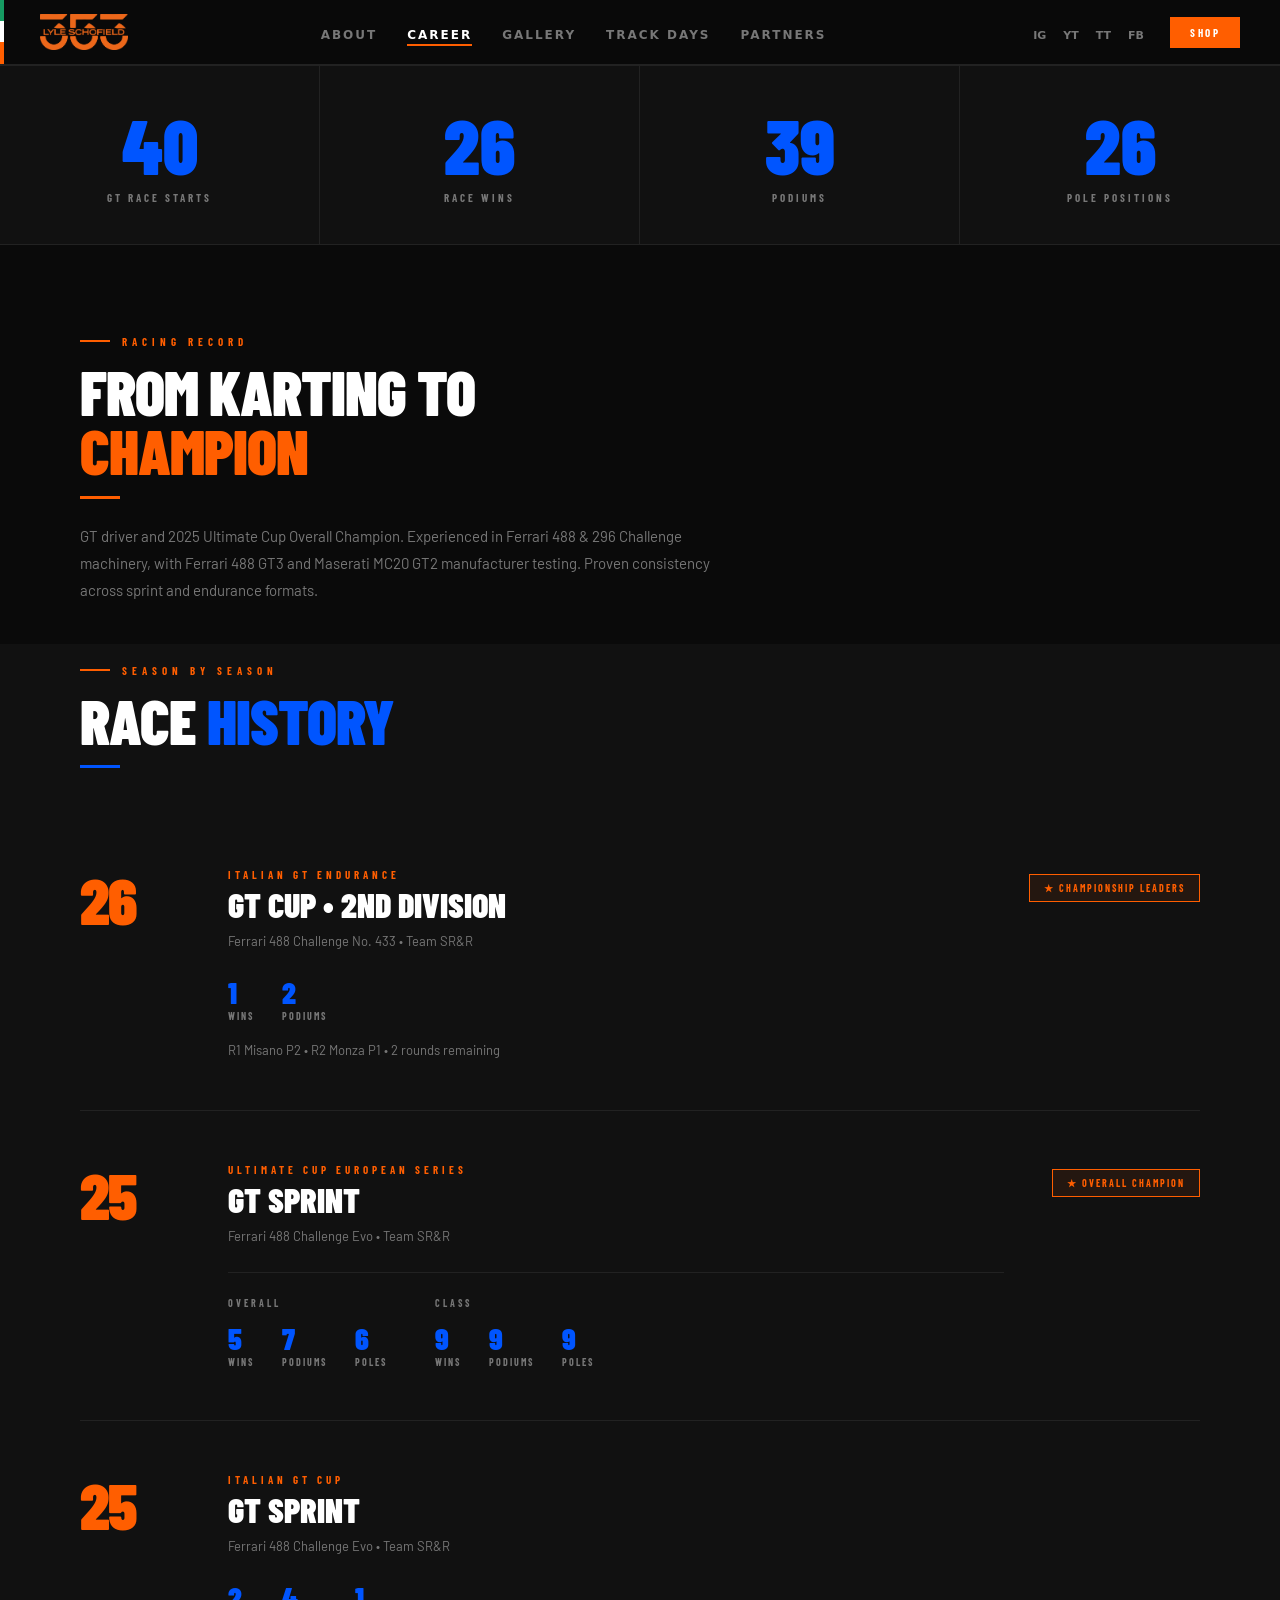
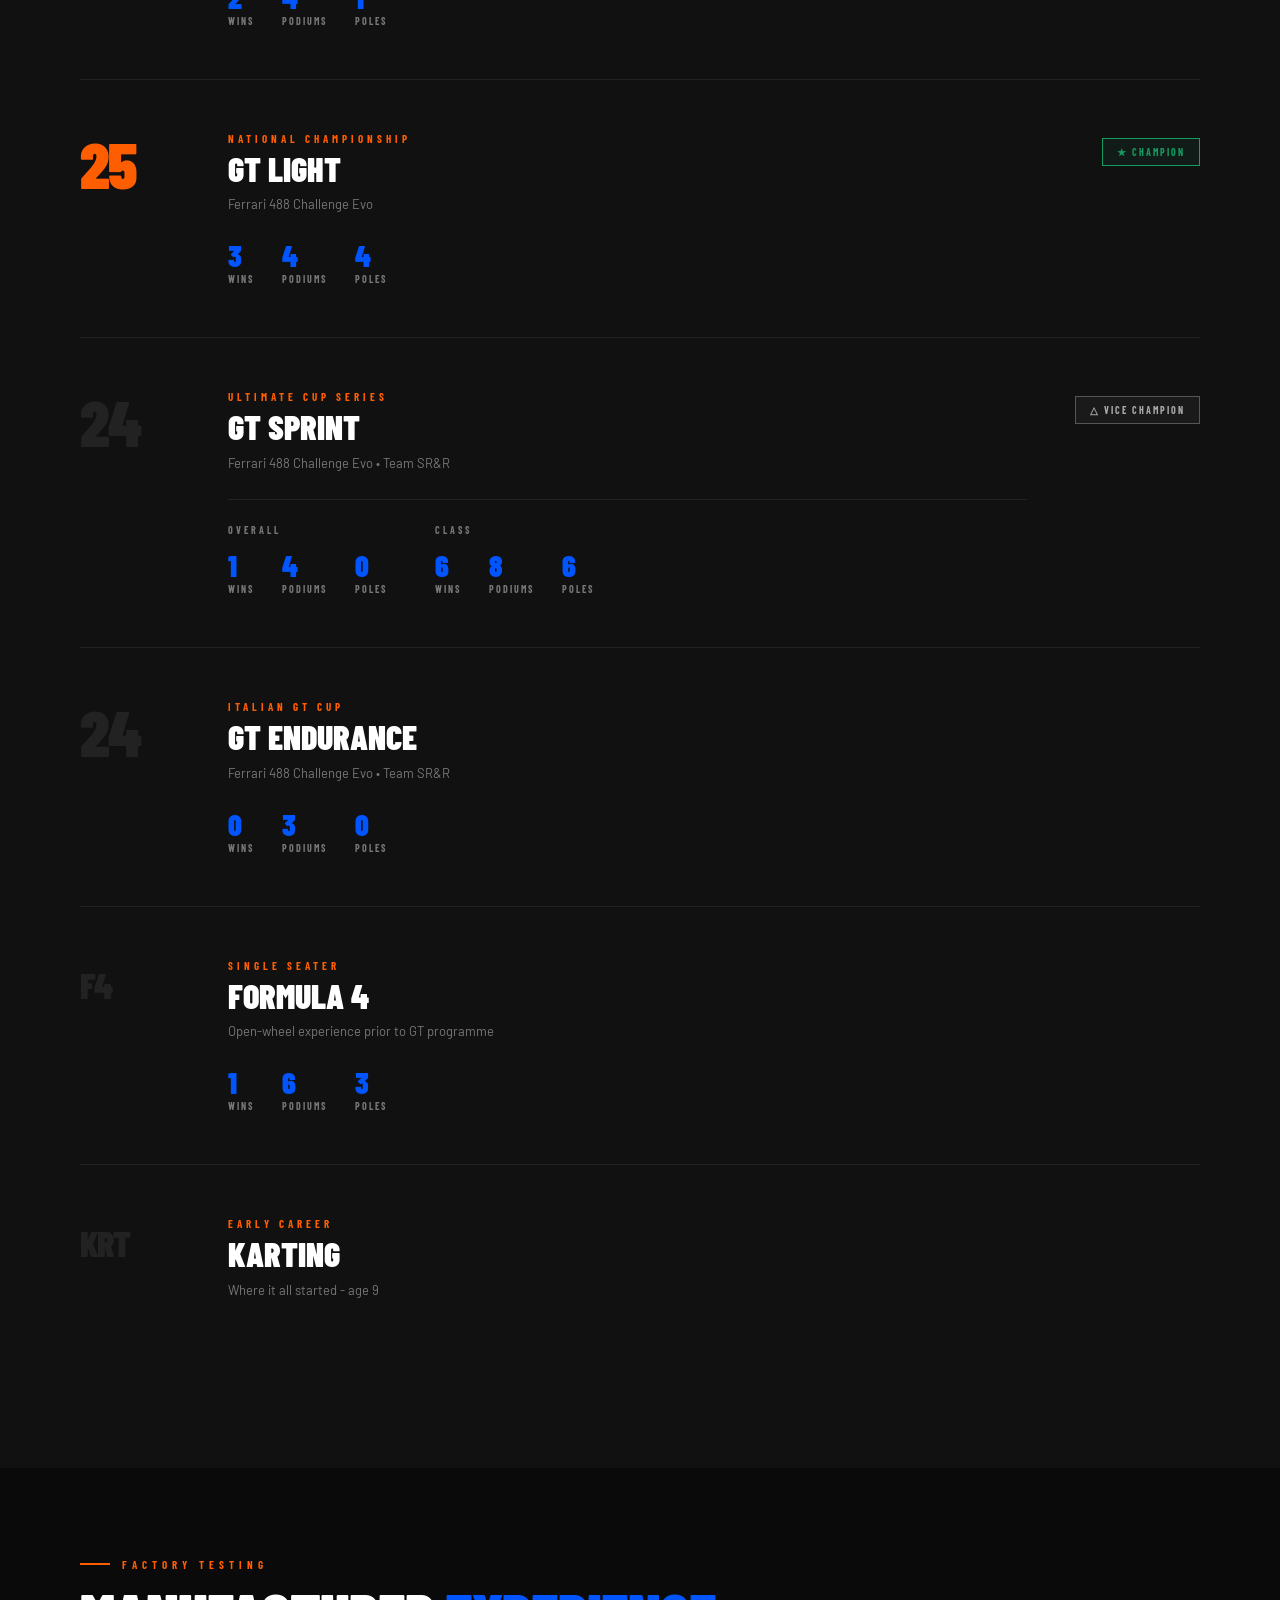
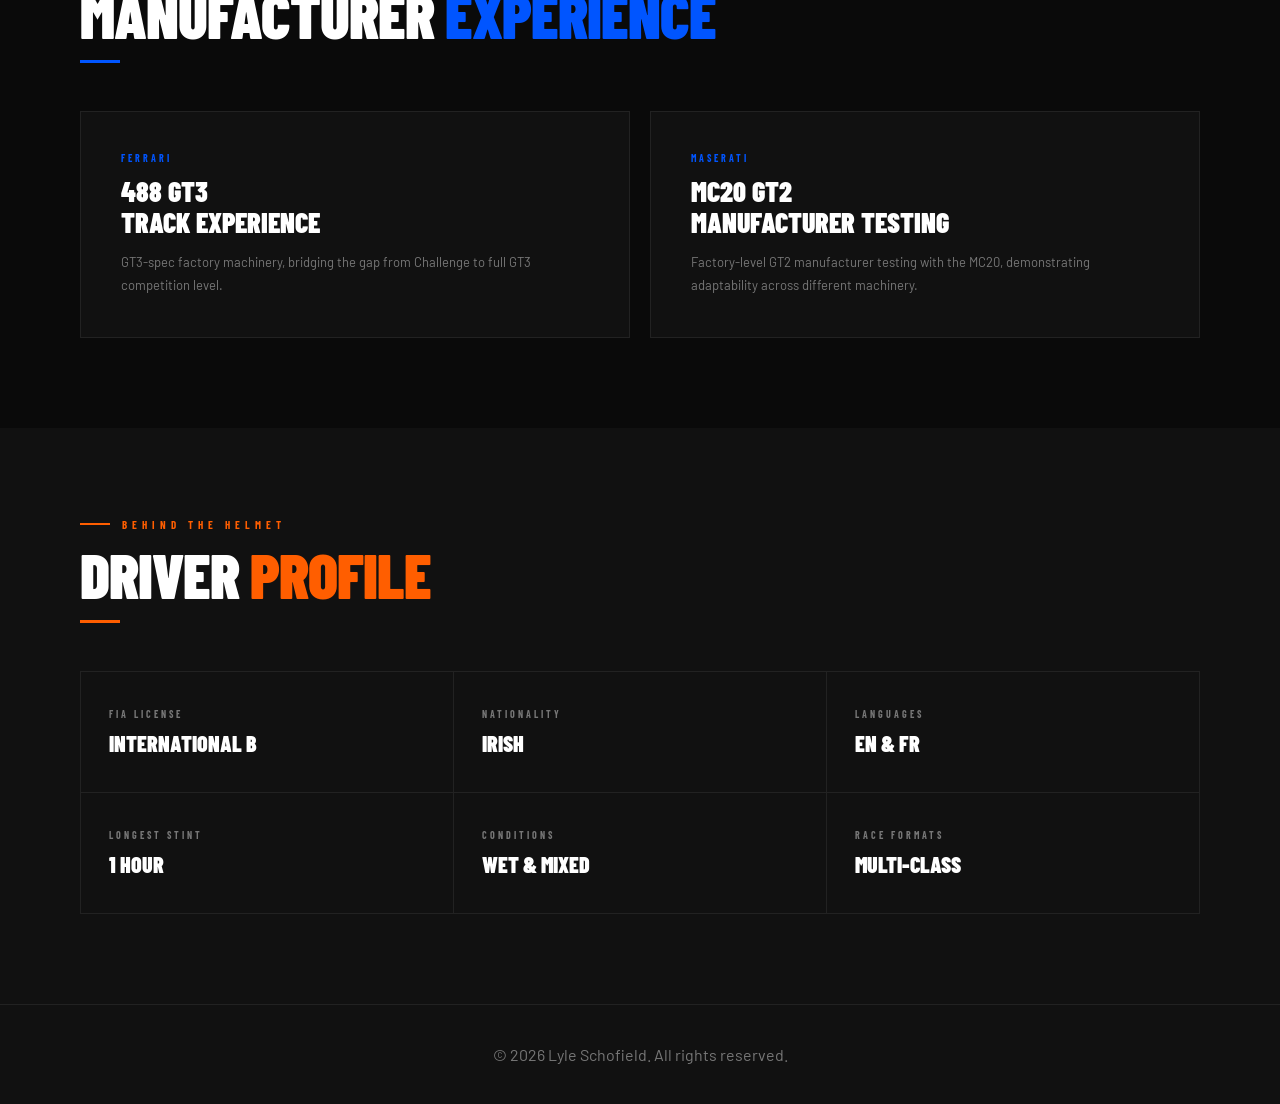
==== commit b756fb24: "Add 2026 Italian GT Endurance results for Misano and Monza R1 Misano P2 and R2 Monza P1 put the No. " ====
--- a/Career.html
+++ b/Career.html
@@ -44,6 +44,22 @@
 
       <div class="timeline">
 
+        <!-- 2026 Italian GT Endurance - CHAMPIONSHIP LEADERS (season in progress) -->
+        <div class="season-row">
+          <div class="season-year cur">26</div>
+          <div class="season-body">
+            <div class="season-series">Italian GT Endurance</div>
+            <div class="season-name">GT Cup &bull; 2nd Division</div>
+            <div class="season-car">Ferrari 488 Challenge No. 433 &bull; Team SR&amp;R</div>
+            <div class="mini-stats mini-stats-mt">
+              <div class="ms-item"><div class="ms-num">1</div><div class="ms-lbl">Wins</div></div>
+              <div class="ms-item"><div class="ms-num">2</div><div class="ms-lbl">Podiums</div></div>
+            </div>
+            <div class="season-rounds">R1 Misano P2 &bull; R2 Monza P1 &bull; 2 rounds remaining</div>
+          </div>
+          <div class="badge b-gold">&#9733; Championship Leaders</div>
+        </div>
+
         <!-- 2025 Ultimate Cup - OVERALL CHAMPION -->
         <div class="season-row">
           <div class="season-year cur">25</div>
--- a/CSS/career.css
+++ b/CSS/career.css
@@ -49,6 +49,13 @@
   font-size: 13px;
   color: var(--grey);
   margin-bottom: 28px;
+}
+
+/* Round-by-round line for a season still in progress */
+.season-rounds {
+  margin-top: 20px;
+  font-size: 13px;
+  color: var(--grey);
 }
 
 .sub-results {
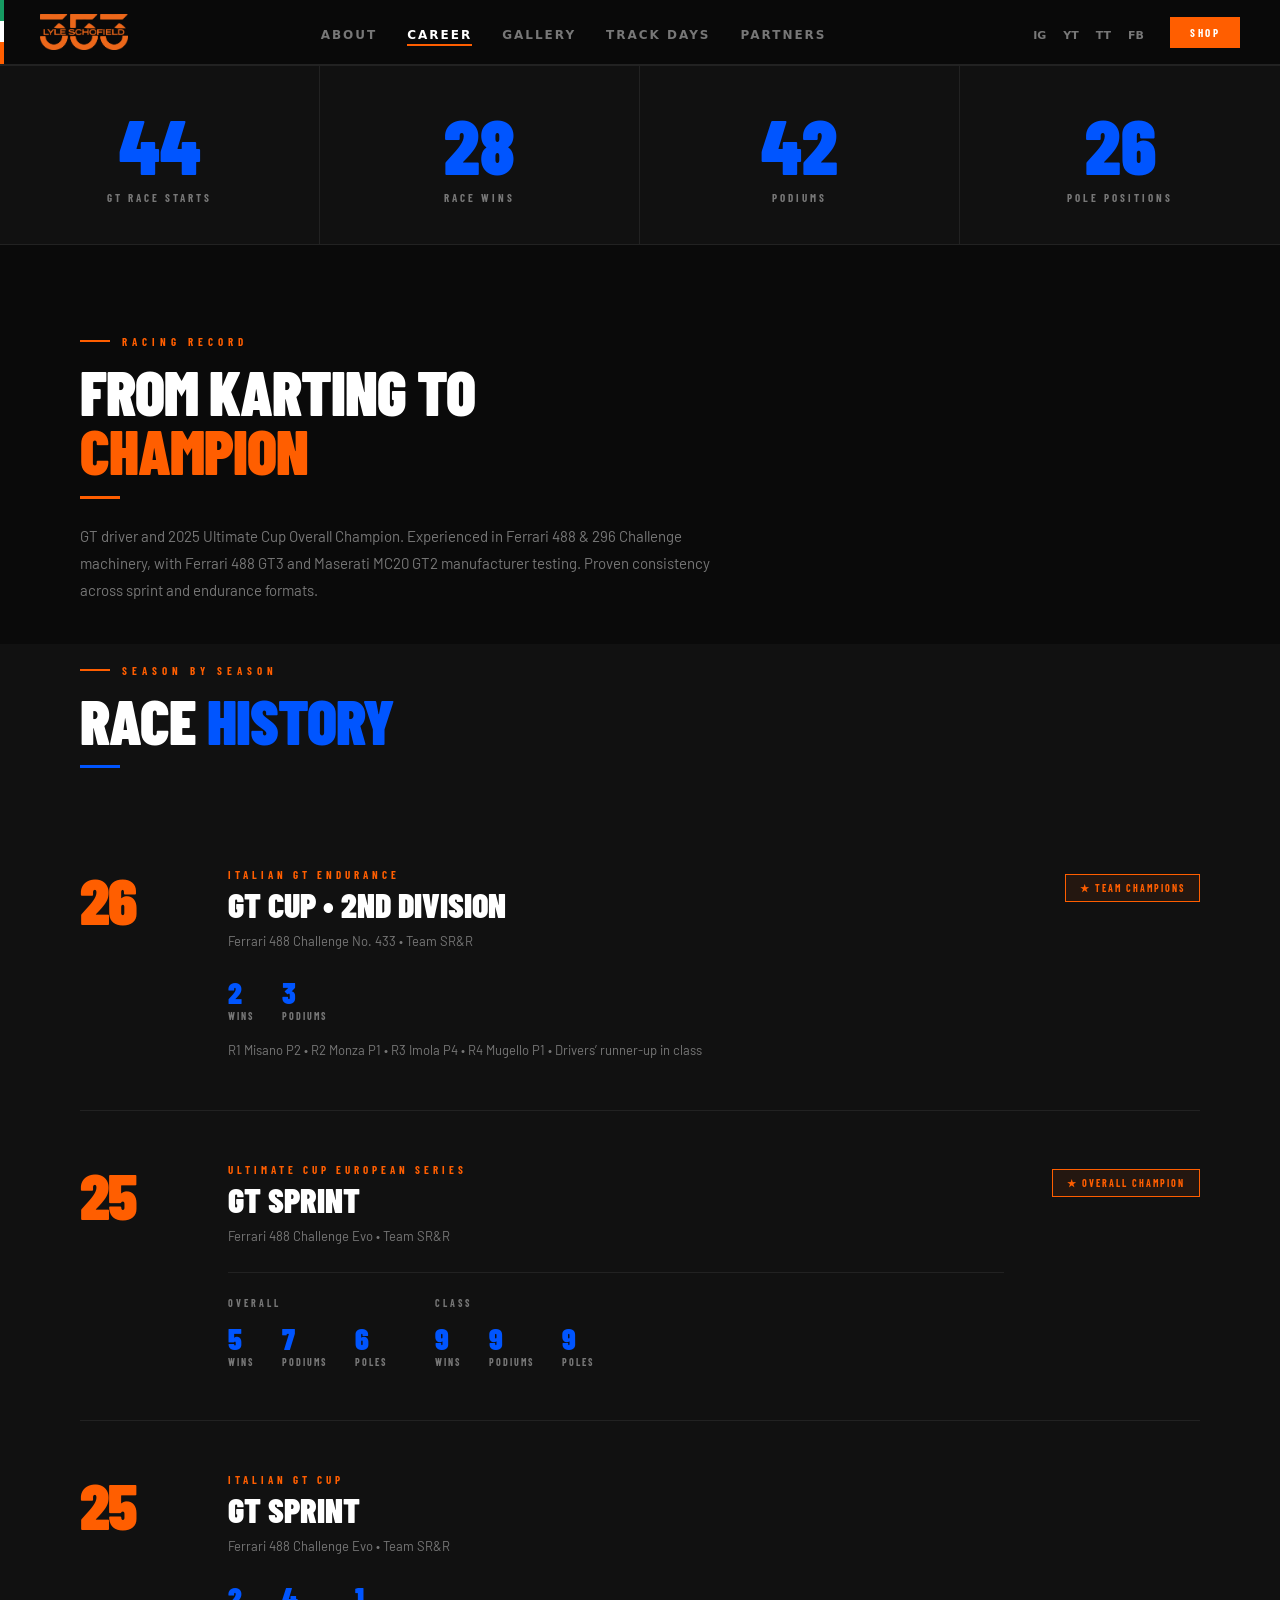
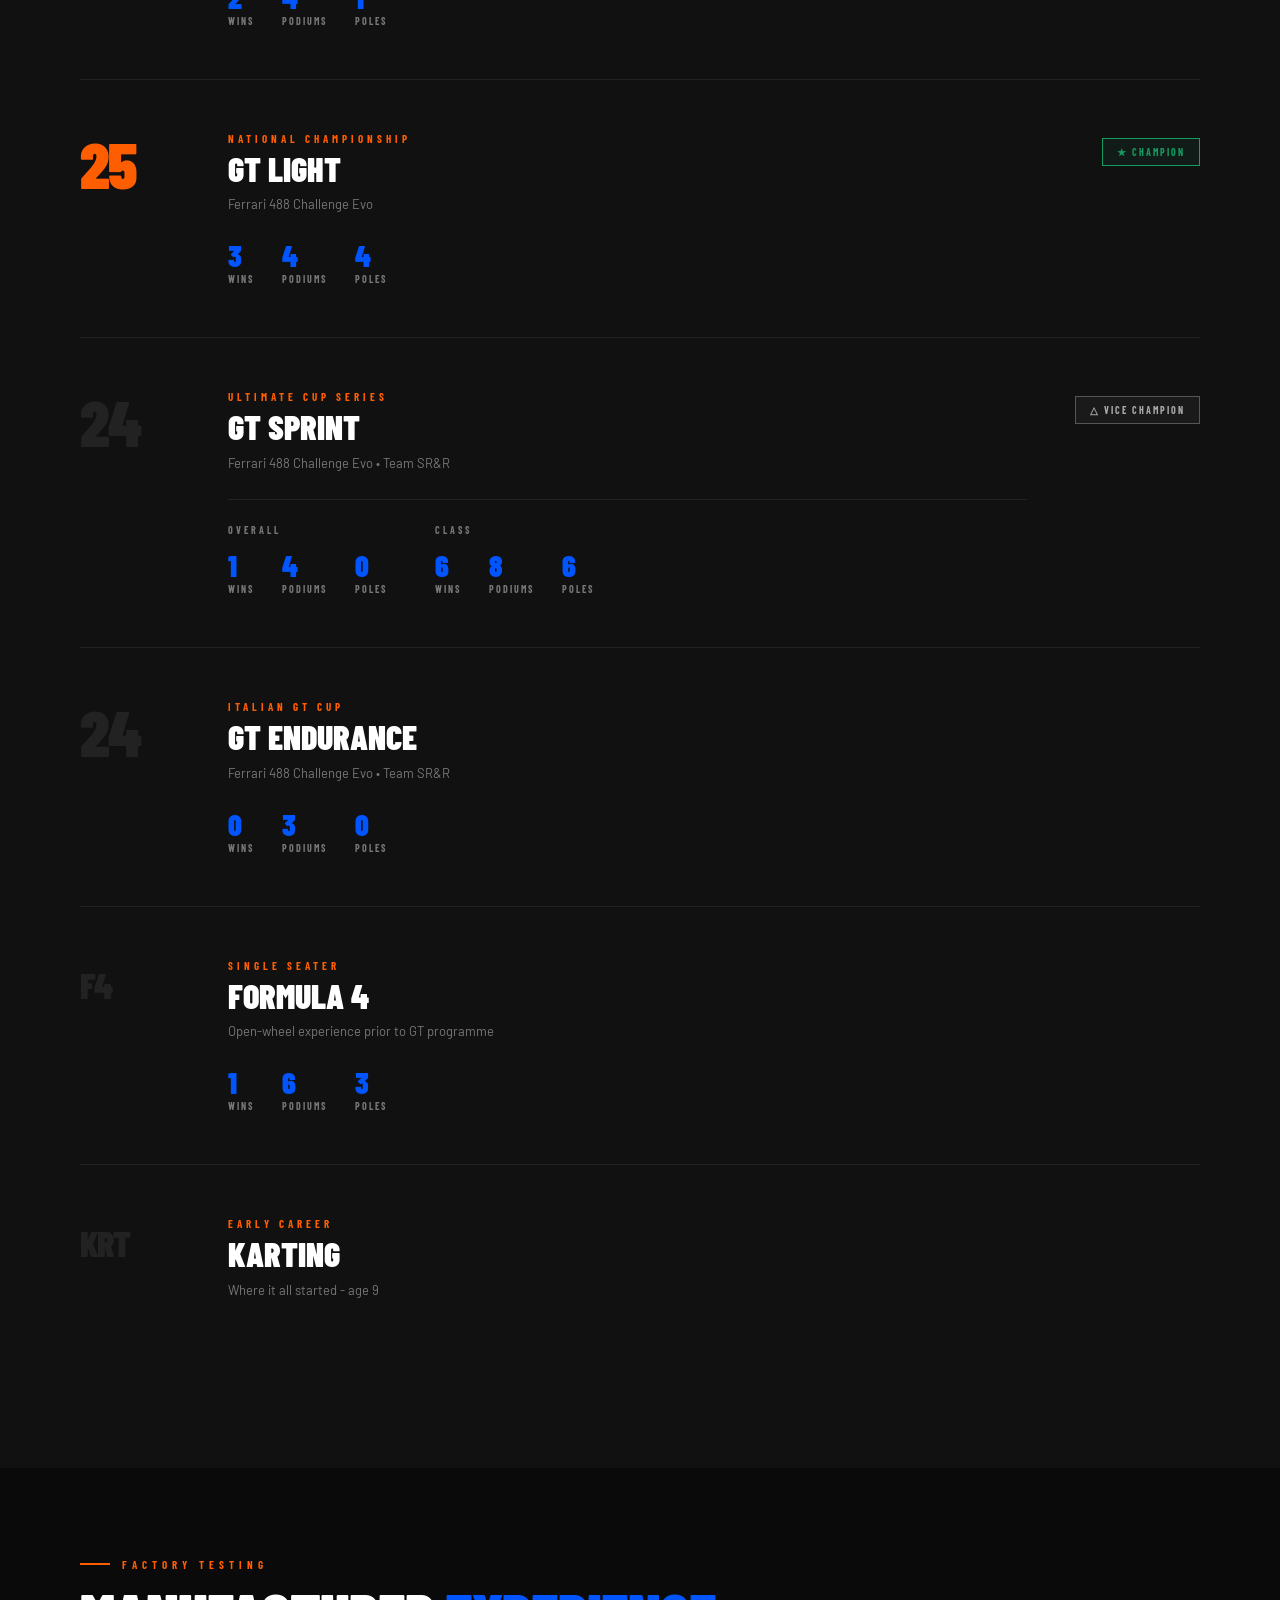
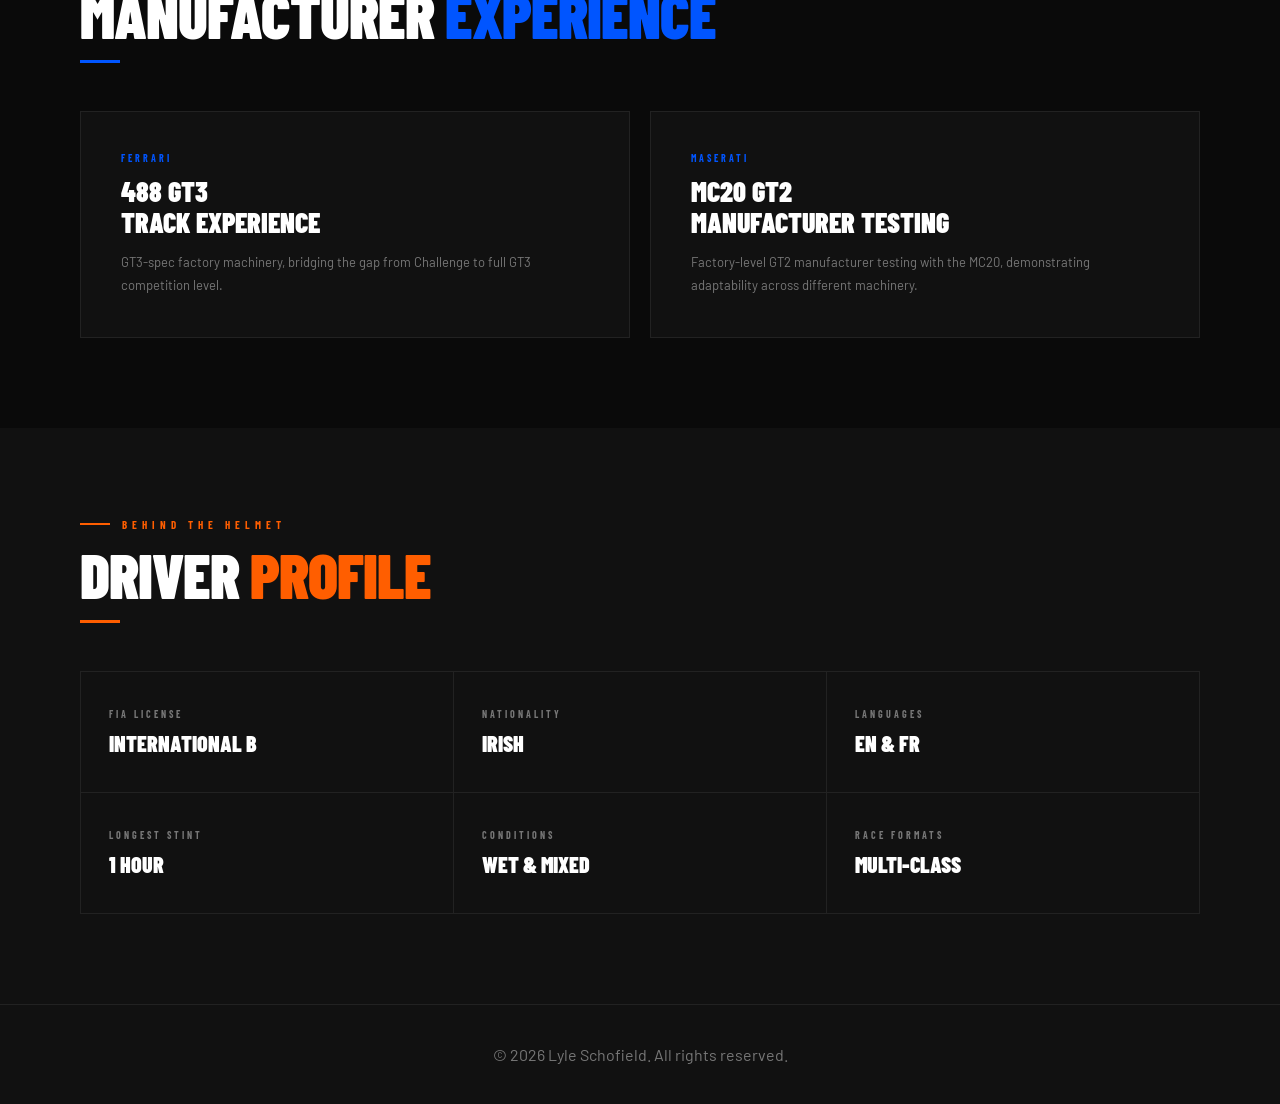
==== commit 27e1e53a: "Update 2026 Italian GT season: final results and career totals Imola P4 and Mugello win added; seaso" ====
--- a/Career.html
+++ b/Career.html
@@ -16,9 +16,9 @@
   <!-- Stats Bar -->
   <section class="stats page-top">
     <div class="si">
-      <div class="st"><span class="sn">40</span><div class="sl">GT Race Starts</div></div>
-      <div class="st"><span class="sn">26</span><div class="sl">Race Wins</div></div>
-      <div class="st"><span class="sn">39</span><div class="sl">Podiums</div></div>
+      <div class="st"><span class="sn">44</span><div class="sl">GT Race Starts</div></div>
+      <div class="st"><span class="sn">28</span><div class="sl">Race Wins</div></div>
+      <div class="st"><span class="sn">42</span><div class="sl">Podiums</div></div>
       <div class="st"><span class="sn">26</span><div class="sl">Pole Positions</div></div>
     </div>
   </section>
@@ -44,7 +44,7 @@
 
       <div class="timeline">
 
-        <!-- 2026 Italian GT Endurance - CHAMPIONSHIP LEADERS (season in progress) -->
+        <!-- 2026 Italian GT Endurance - TEAM CHAMPIONS, drivers' runner-up (class) -->
         <div class="season-row">
           <div class="season-year cur">26</div>
           <div class="season-body">
@@ -52,12 +52,12 @@
             <div class="season-name">GT Cup &bull; 2nd Division</div>
             <div class="season-car">Ferrari 488 Challenge No. 433 &bull; Team SR&amp;R</div>
             <div class="mini-stats mini-stats-mt">
-              <div class="ms-item"><div class="ms-num">1</div><div class="ms-lbl">Wins</div></div>
-              <div class="ms-item"><div class="ms-num">2</div><div class="ms-lbl">Podiums</div></div>
-            </div>
-            <div class="season-rounds">R1 Misano P2 &bull; R2 Monza P1 &bull; 2 rounds remaining</div>
-          </div>
-          <div class="badge b-gold">&#9733; Championship Leaders</div>
+              <div class="ms-item"><div class="ms-num">2</div><div class="ms-lbl">Wins</div></div>
+              <div class="ms-item"><div class="ms-num">3</div><div class="ms-lbl">Podiums</div></div>
+            </div>
+            <div class="season-rounds">R1 Misano P2 &bull; R2 Monza P1 &bull; R3 Imola P4 &bull; R4 Mugello P1 &bull; Drivers&rsquo; runner-up in class</div>
+          </div>
+          <div class="badge b-gold">&#9733; Team Champions</div>
         </div>
 
         <!-- 2025 Ultimate Cup - OVERALL CHAMPION -->
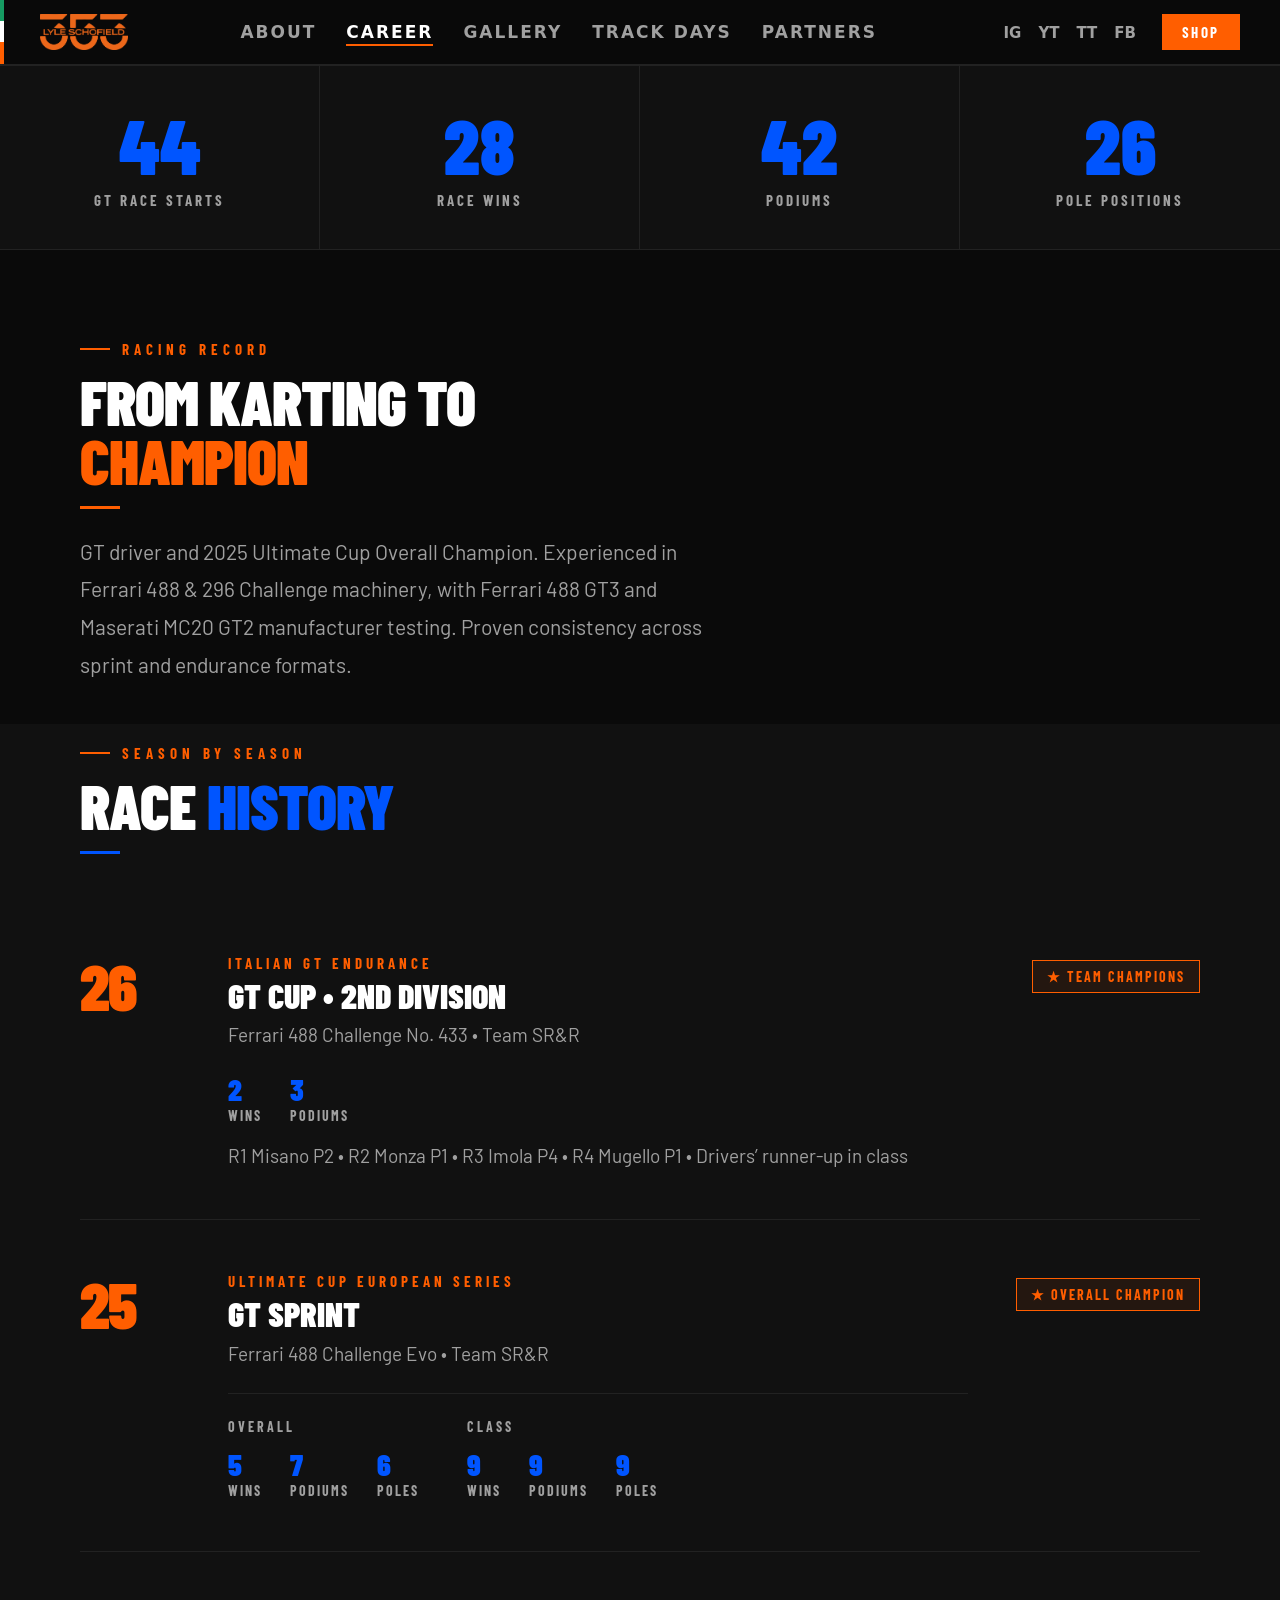
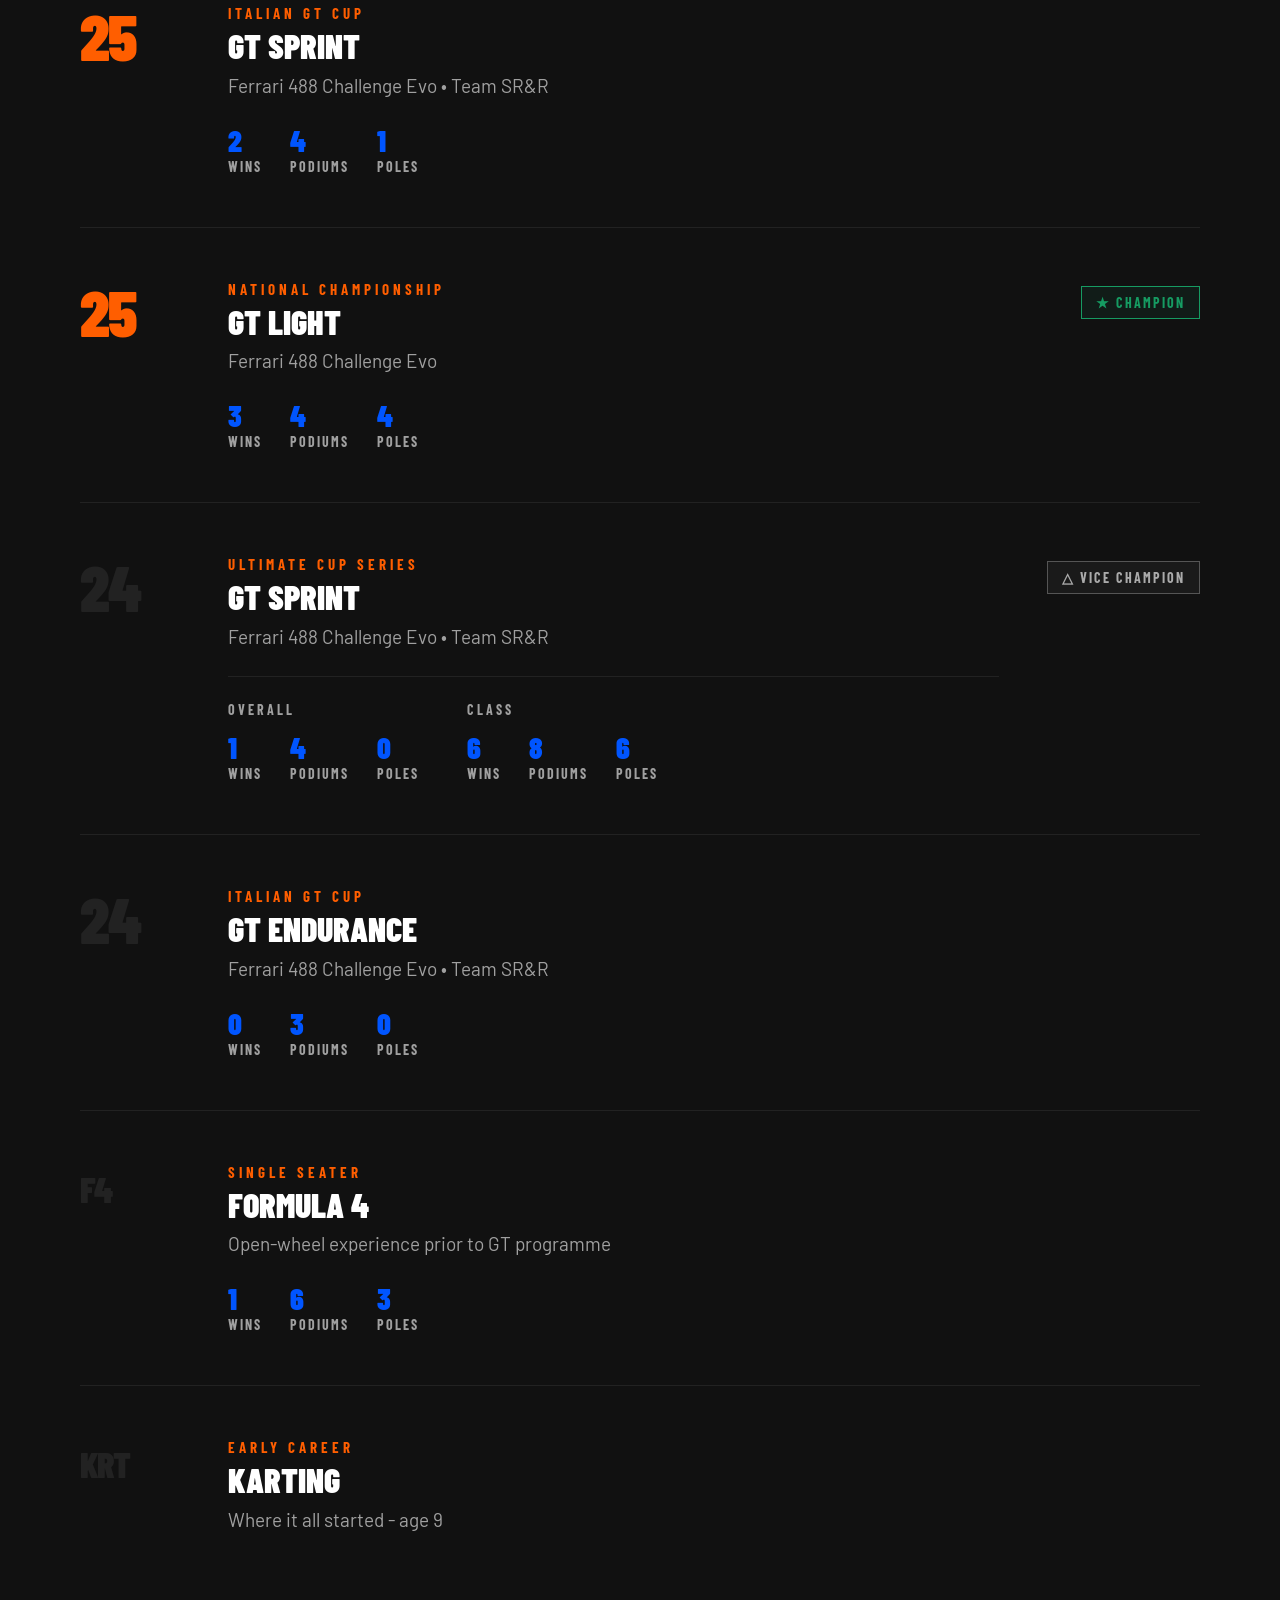
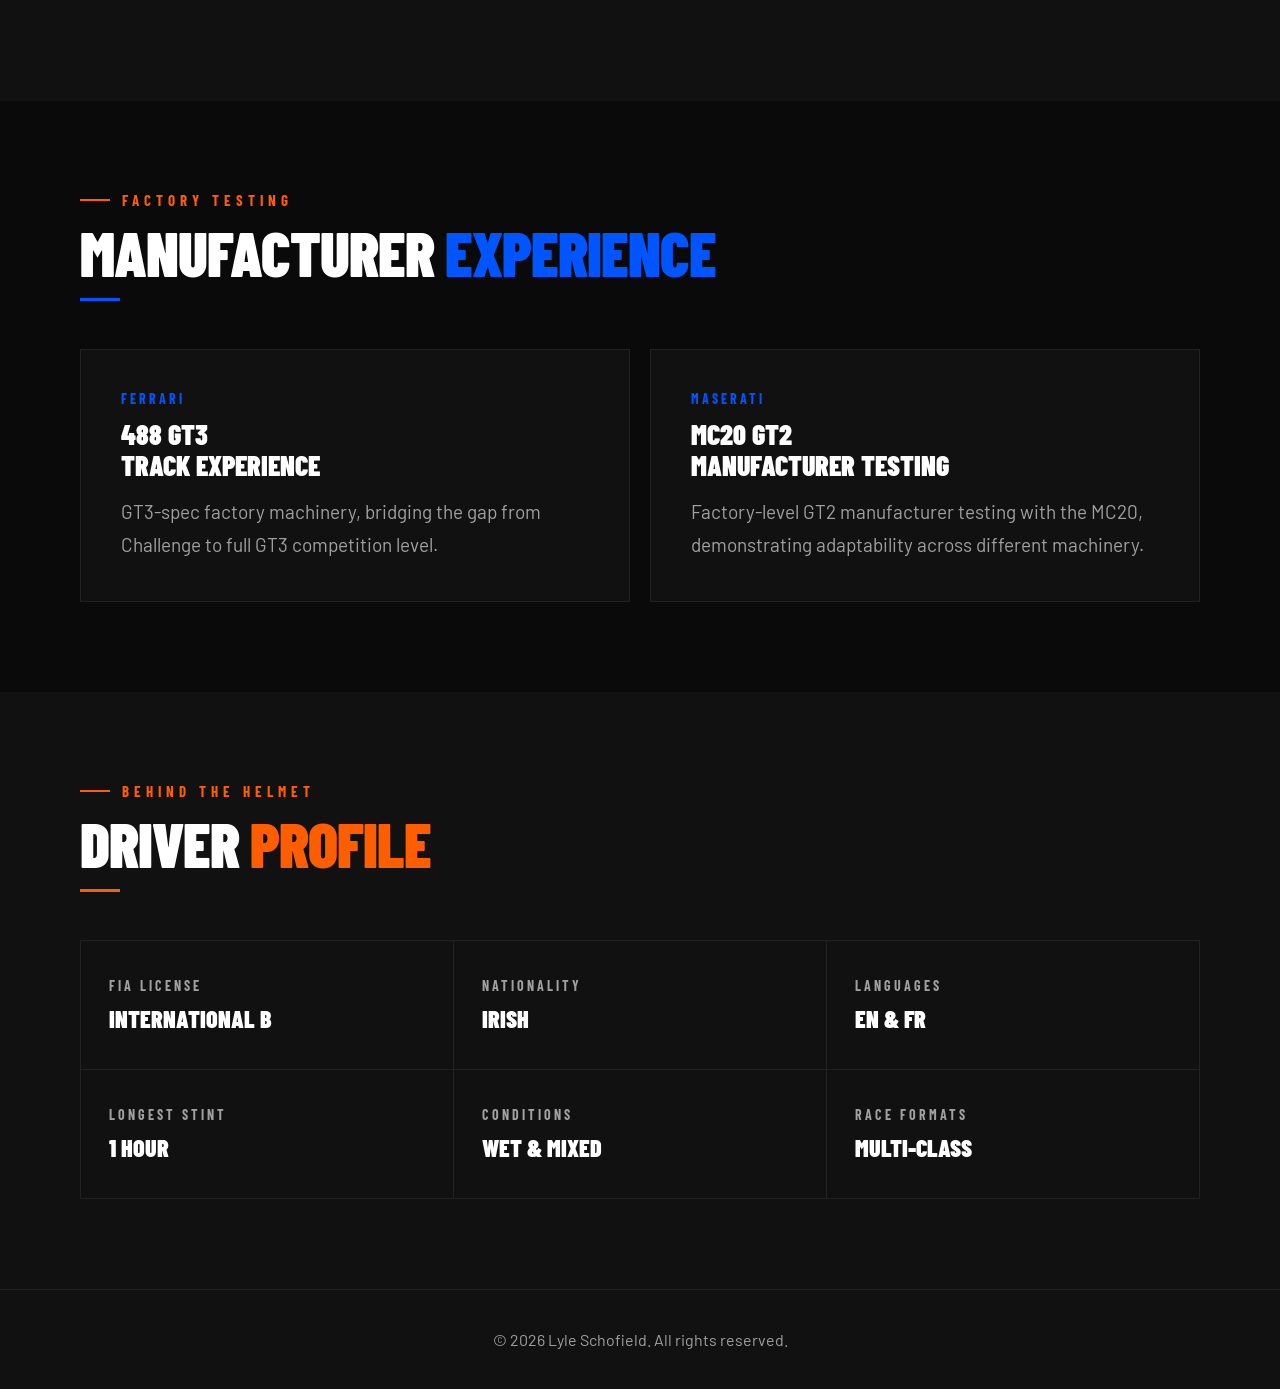
==== commit c1881158: "Add favicon / app icons (orange 353 on black) so search results show the logo Co-Authored-By: Claude" ====
--- a/Career.html
+++ b/Career.html
@@ -4,6 +4,9 @@
   <meta charset="UTF-8"/>
   <meta name="viewport" content="width=device-width, initial-scale=1.0"/>
   <title>Career | Lyle Schofield Racing Driver</title>
+  <link rel="icon" href="/favicon.ico" sizes="48x48"/>
+  <link rel="icon" type="image/png" sizes="192x192" href="/icon-192.png"/>
+  <link rel="apple-touch-icon" href="/apple-touch-icon.png"/>
   <link href="https://fonts.googleapis.com/css2?family=Barlow+Condensed:wght@400;700;800;900&family=Barlow:wght@400;500&display=swap" rel="stylesheet"/>
   <link rel="stylesheet" href="CSS/main.css"/>
   <link rel="stylesheet" href="CSS/career.css"/>
--- a/CSS/main.css
+++ b/CSS/main.css
@@ -11,7 +11,7 @@
   --black:  #0A0A0A;
   --surf:   #111;
   --surf2:  #1C1C1C;
-  --grey:   #777;
+  --grey:   #a0a0a0;
   --bdr:    #222;
   --fh: 'Barlow Condensed', sans-serif;
   --fb: 'Barlow', sans-serif;
@@ -48,7 +48,7 @@
 /* ---- EYEBROW LABEL ---- */
 .ey {
   font-family: var(--fh);
-  font-size: 11px;
+  font-size: 15px;
   font-weight: 700;
   letter-spacing: 5px;
   text-transform: uppercase;
@@ -95,7 +95,7 @@
   align-items: center;
   gap: 9px;
   font-family: var(--fh);
-  font-size: 12px;
+  font-size: 17px;
   font-weight: 700;
   letter-spacing: 2.5px;
   text-transform: uppercase;
@@ -191,7 +191,7 @@
 }
 .nav-links a {
   font-family: system-ui, -apple-system, sans-serif;
-  font-size: 12px;
+  font-size: 17px;
   font-weight: 700;
   letter-spacing: 2px;
   text-transform: uppercase;
@@ -218,7 +218,7 @@
 }
 .soc a {
   font-family: system-ui, -apple-system, sans-serif;
-  font-size: 11px;
+  font-size: 15px;
   font-weight: 700;
   color: var(--grey);
   margin-left: 14px;
@@ -352,7 +352,7 @@
 }
 .sl {
   font-family: var(--fh);
-  font-size: 11px;
+  font-size: 15px;
   font-weight: 700;
   letter-spacing: 3px;
   text-transform: uppercase;
@@ -392,9 +392,9 @@
 /* Content sits above the photo */
 .ptnr-name, .ptnr-desc, .ptnr-card .btn { position: relative; z-index: 1; }
 .ptnr-name { font-family: var(--fh); font-size: clamp(28px,3vw,40px); font-weight: 900; letter-spacing: 4px; text-transform: uppercase; color: #fff; margin-bottom: 14px; }
-.ptnr-desc { color: var(--grey); font-size: 14px; line-height: 1.75; margin-bottom: 28px; }
+.ptnr-desc { color: var(--grey); font-size: 20px; line-height: 1.75; margin-bottom: 28px; }
 .ptnr-cta  { display: flex; gap: 16px; margin-top: 48px; }
-.ptnr-intro { color: #fff !important; font-size: 15px; line-height: 1.75; max-width: 520px; margin-bottom: 64px; }
+.ptnr-intro { color: #fff !important; font-size: 21px; line-height: 1.75; max-width: 520px; margin-bottom: 64px; }
 
 /* Signature video header */
 .ptnr-header { position: relative; }
@@ -435,7 +435,7 @@
 .rule-or { background: var(--orange); }
 
 /* Button size modifier */
-.btn-sm { padding: 9px 20px; font-size: 11px; margin-left: 10px; }
+.btn-sm { padding: 9px 20px; font-size: 15px; margin-left: 10px; }
 
 /* Page top offset (pages without a full hero) */
 .page-top { margin-top: 65px; }
@@ -530,7 +530,7 @@
   }
   .nav-links.open { display: flex; }
   .nav-links li   { border-bottom: 1px solid var(--bdr); }
-  .nav-links a    { display: block; padding: 14px 24px; font-size: 13px; }
+  .nav-links a    { display: block; padding: 14px 24px; font-size: 19px; }
 
   /* Stats: 2×2 grid */
   .si { grid-template-columns: repeat(2, 1fr); }
--- a/CSS/career.css
+++ b/CSS/career.css
@@ -27,7 +27,7 @@
 
 .season-series {
   font-family: var(--fh);
-  font-size: 11px;
+  font-size: 15px;
   font-weight: 700;
   letter-spacing: 4px;
   text-transform: uppercase;
@@ -46,7 +46,7 @@
 }
 
 .season-car {
-  font-size: 13px;
+  font-size: 19px;
   color: var(--grey);
   margin-bottom: 28px;
 }
@@ -54,7 +54,7 @@
 /* Round-by-round line for a season still in progress */
 .season-rounds {
   margin-top: 20px;
-  font-size: 13px;
+  font-size: 19px;
   color: var(--grey);
 }
 
@@ -68,7 +68,7 @@
 .sub-col > label {
   display: block;
   font-family: var(--fh);
-  font-size: 10px;
+  font-size: 14px;
   font-weight: 700;
   letter-spacing: 3px;
   text-transform: uppercase;
@@ -87,7 +87,7 @@
 }
 .ms-lbl {
   font-family: var(--fh);
-  font-size: 10px;
+  font-size: 14px;
   font-weight: 700;
   letter-spacing: 2px;
   text-transform: uppercase;
@@ -101,7 +101,7 @@
   align-items: center;
   gap: 7px;
   font-family: var(--fh);
-  font-size: 10px;
+  font-size: 14px;
   font-weight: 700;
   letter-spacing: 2px;
   text-transform: uppercase;
@@ -145,7 +145,7 @@
 
 .mfr-tag {
   font-family: var(--fh);
-  font-size: 10px;
+  font-size: 14px;
   font-weight: 700;
   letter-spacing: 3px;
   text-transform: uppercase;
@@ -164,7 +164,7 @@
 
 .mfr-desc {
   color: var(--grey);
-  font-size: 13px;
+  font-size: 19px;
   line-height: 1.75;
   margin-top: 14px;
 }
@@ -172,7 +172,7 @@
 /* ---- CAREER INTRO TEXT ---- */
 .career-intro {
   color: var(--grey);
-  font-size: 15px;
+  font-size: 21px;
   line-height: 1.8;
   max-width: 640px;
 }
@@ -202,7 +202,7 @@
 
 .attr-label {
   font-family: var(--fh);
-  font-size: 10px;
+  font-size: 14px;
   font-weight: 700;
   letter-spacing: 3px;
   text-transform: uppercase;
@@ -212,7 +212,7 @@
 
 .attr-val {
   font-family: var(--fh);
-  font-size: 22px;
+  font-size: 24px;
   font-weight: 900;
   text-transform: uppercase;
   color: #fff;
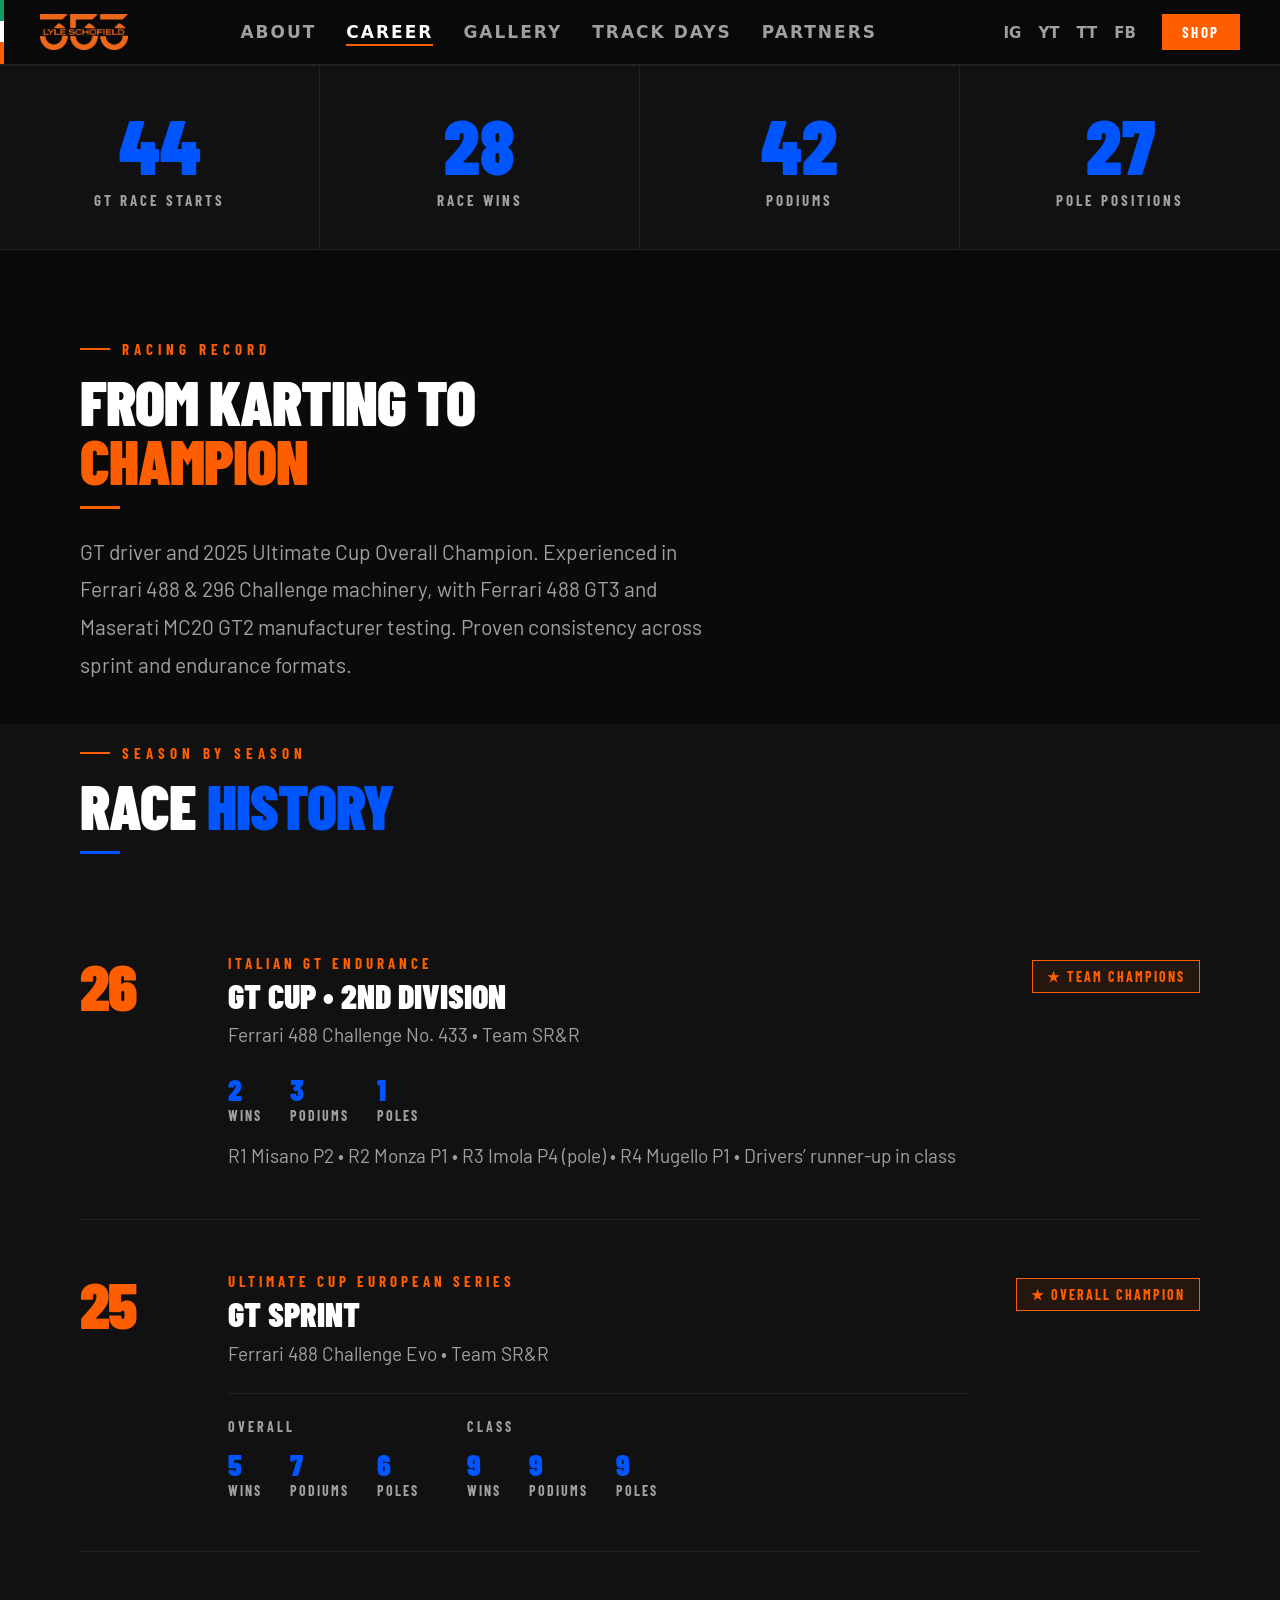
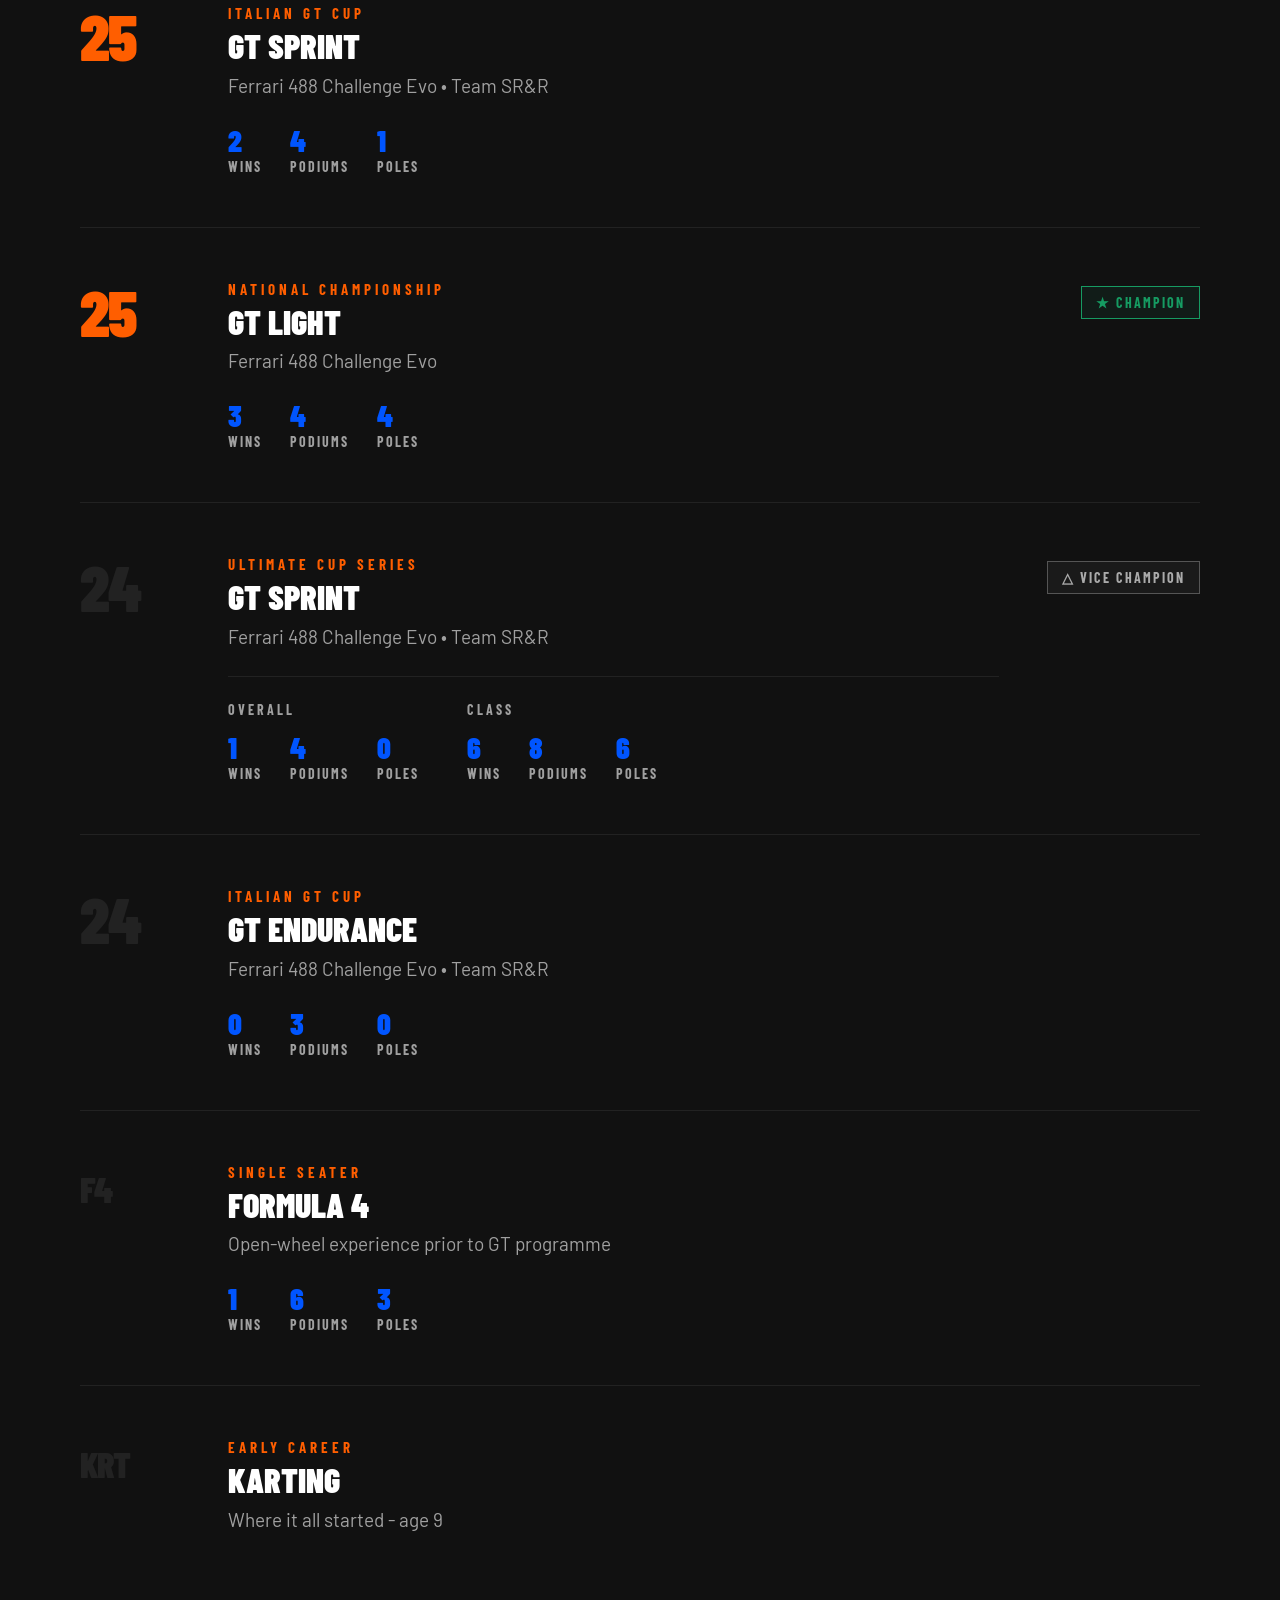
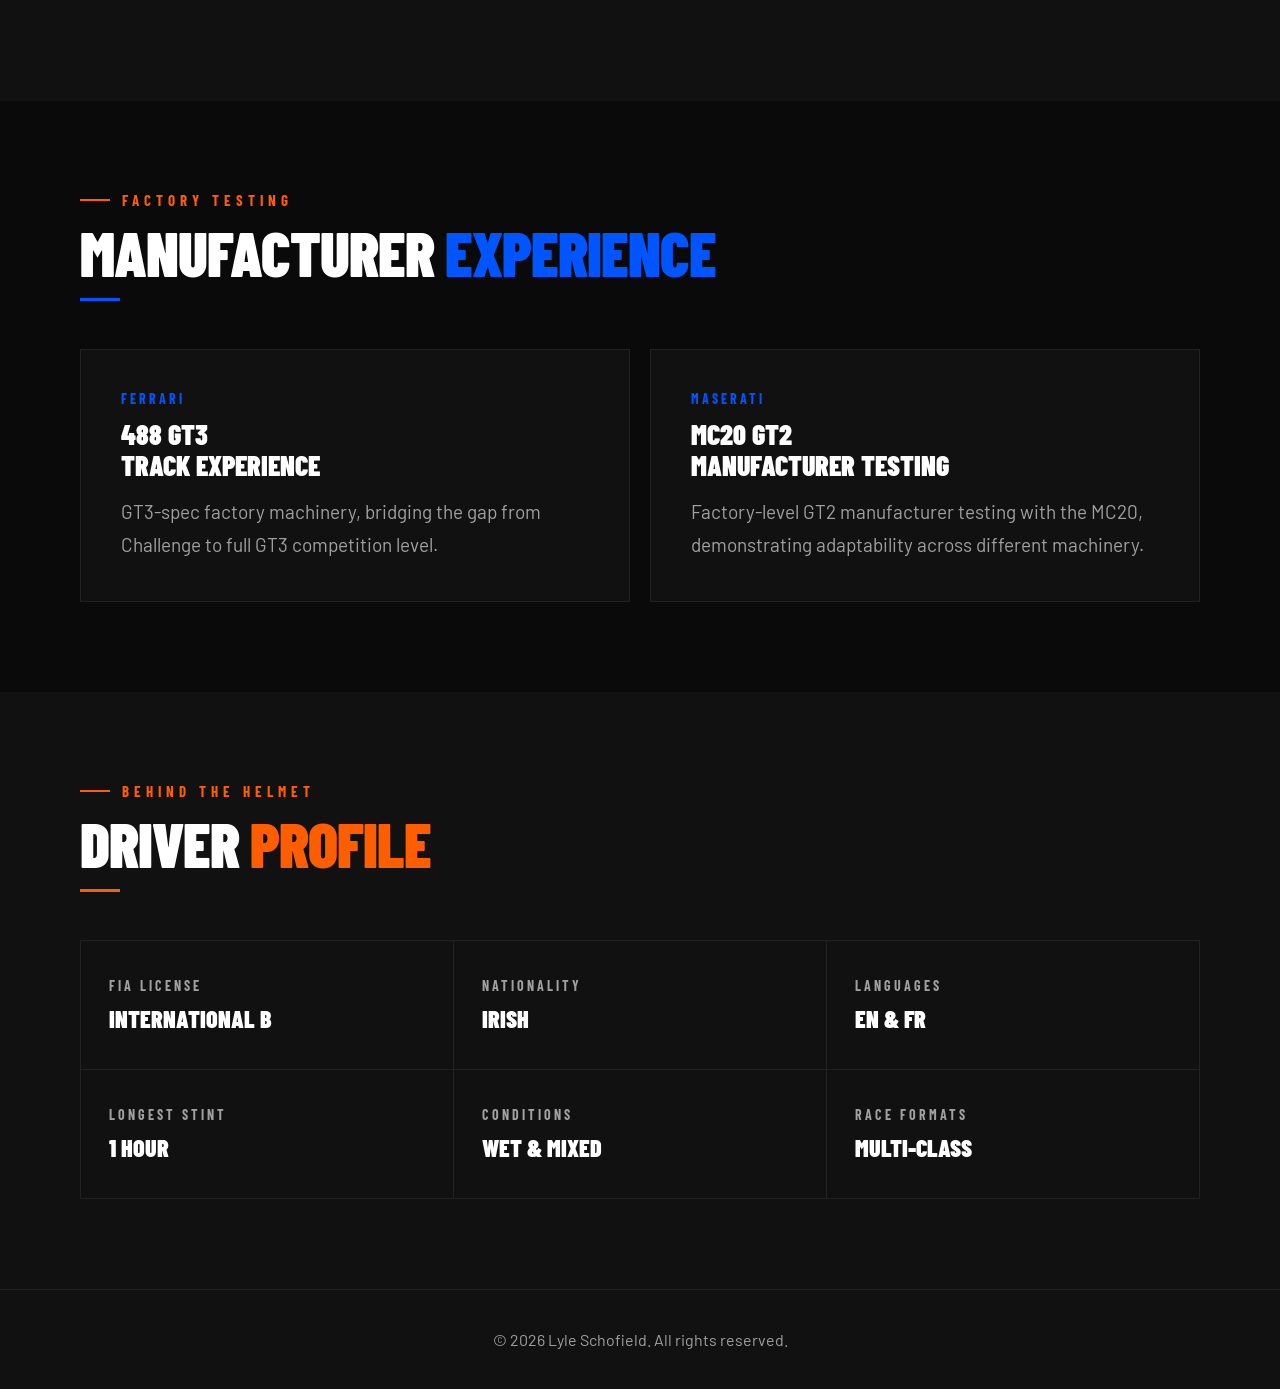
==== commit 3afb1afc: "Poles 27: add 2026 Imola pole Co-Authored-By: Claude Opus 5.5 <noreply@anthropic.com>" ====
--- a/Career.html
+++ b/Career.html
@@ -22,7 +22,7 @@
       <div class="st"><span class="sn">44</span><div class="sl">GT Race Starts</div></div>
       <div class="st"><span class="sn">28</span><div class="sl">Race Wins</div></div>
       <div class="st"><span class="sn">42</span><div class="sl">Podiums</div></div>
-      <div class="st"><span class="sn">26</span><div class="sl">Pole Positions</div></div>
+      <div class="st"><span class="sn">27</span><div class="sl">Pole Positions</div></div>
     </div>
   </section>
 
@@ -57,8 +57,9 @@
             <div class="mini-stats mini-stats-mt">
               <div class="ms-item"><div class="ms-num">2</div><div class="ms-lbl">Wins</div></div>
               <div class="ms-item"><div class="ms-num">3</div><div class="ms-lbl">Podiums</div></div>
-            </div>
-            <div class="season-rounds">R1 Misano P2 &bull; R2 Monza P1 &bull; R3 Imola P4 &bull; R4 Mugello P1 &bull; Drivers&rsquo; runner-up in class</div>
+              <div class="ms-item"><div class="ms-num">1</div><div class="ms-lbl">Poles</div></div>
+            </div>
+            <div class="season-rounds">R1 Misano P2 &bull; R2 Monza P1 &bull; R3 Imola P4 (pole) &bull; R4 Mugello P1 &bull; Drivers&rsquo; runner-up in class</div>
           </div>
           <div class="badge b-gold">&#9733; Team Champions</div>
         </div>
